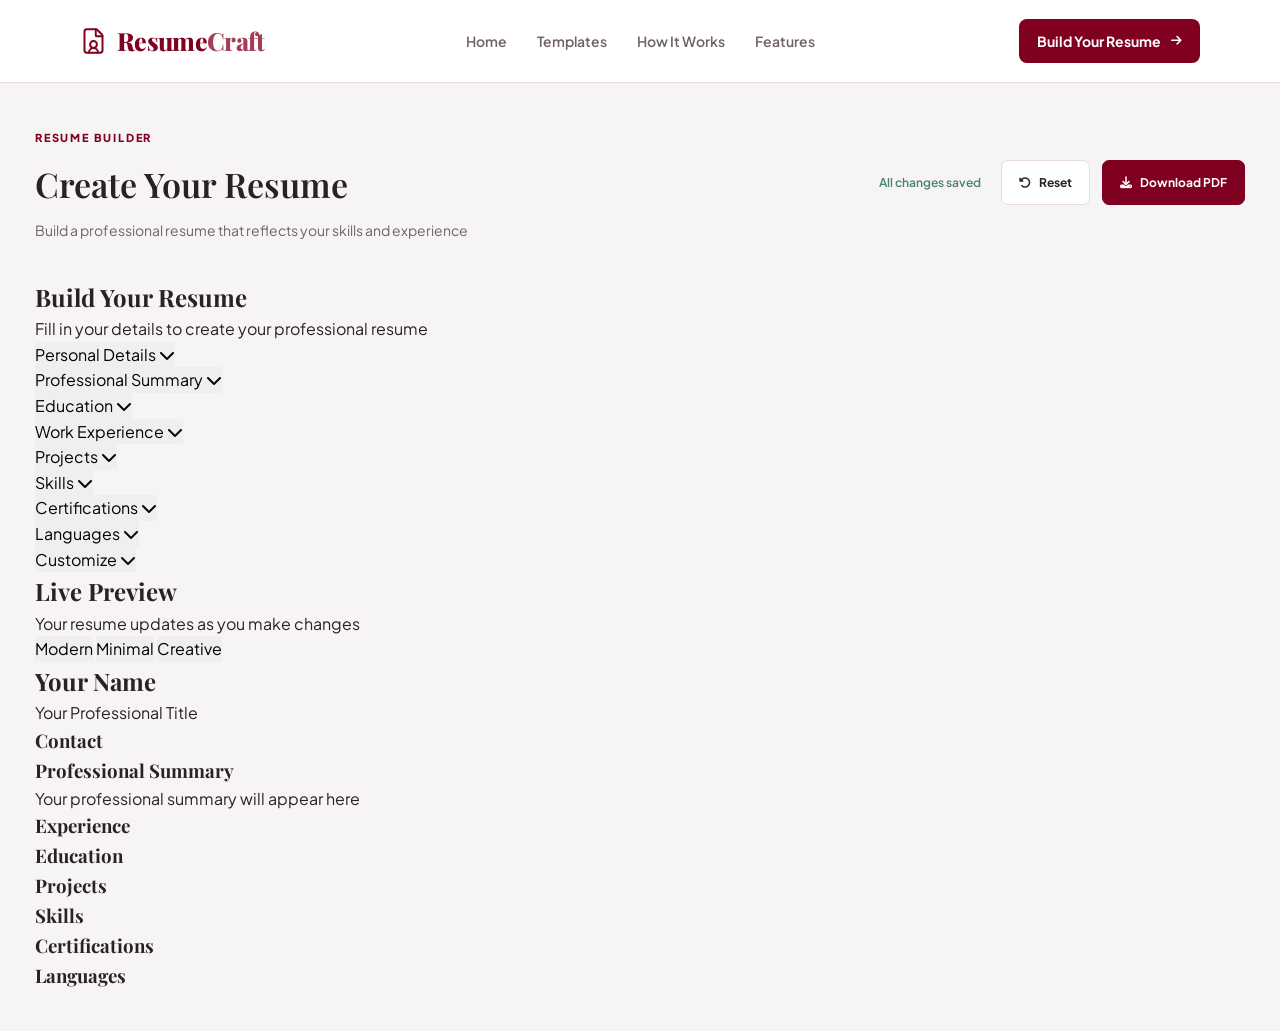
==== builder.html @ b0387656 "Add resume builder HTML structure" ====
<!DOCTYPE html>
<html lang="en">

<head>
    <meta charset="UTF-8">
    <meta name="viewport" content="width=device-width, initial-scale=1.0">
    <title>Resume Builder | ResumeCraft</title>

    <link rel="preconnect" href="https://fonts.googleapis.com">
    <link rel="preconnect" href="https://fonts.gstatic.com" crossorigin>
    <link
        href="https://fonts.googleapis.com/css2?family=Cormorant+Garamond:ital,wght@0,400;0,600;1,600&family=Playfair+Display:wght@400;500;600;700&family=Plus+Jakarta+Sans:wght@400;500;600;700;800&display=swap"
        rel="stylesheet">

    <link rel="stylesheet" href="https://cdnjs.cloudflare.com/ajax/libs/font-awesome/6.7.2/css/all.min.css">

    <link rel="stylesheet" href="css/style.css">
    <link rel="stylesheet" href="css/builder.css">
</head>

<body>
    <header class="site-header">

        <nav class="navbar container" aria-label="Main navigation">

            <a href="index.html" class="logo">
                <img src="icons/file-user.svg" alt="">

                <span class="logo-text">
                    <span class="logo-resume">Resume</span><span class="logo-craft">Craft</span>
                </span>
            </a>

            <ul class="nav-links">
                <li><a href="index.html">Home</a></li>
                <li><a href="templates.html">Templates</a></li>
                <li><a href="index.html#how-it-works">How It Works</a></li>
                <li><a href="index.html#features">Features</a></li>
            </ul>

            <a href="builder.html" class="nav-button">
                Build Your Resume
                <i class="fa-solid fa-arrow-right" aria-hidden="true"></i>
            </a>

            <button class="menu-toggle" type="button" aria-label="Open navigation menu">
                <i class="fa-solid fa-bars" aria-hidden="true"></i>
            </button>

        </nav>

    </header>

    <div class="menu-overlay" hidden></div>

    <aside class="sidebar">

        <div class="sidebar-header">

            <a href="index.html" class="sidebar-logo">
                <img src="icons/file-user.svg" alt="">

                <span class="logo-text">
                    <span class="logo-resume">Resume</span><span class="logo-craft">Craft</span>
                </span>
            </a>

            <button class="menu-close" type="button" aria-label="Close navigation menu">
                <i class="fa-solid fa-xmark" aria-hidden="true"></i>
            </button>

        </div>

        <nav class="sidebar-nav" aria-label="Mobile navigation">

            <a href="index.html">Home</a>
            <a href="templates.html">Templates</a>
            <a href="index.html#how-it-works">How It Works</a>
            <a href="index.html#features">Features</a>

            <a href="builder.html" class="sidebar-button">
                Build Your Resume
                <i class="fa-solid fa-arrow-right" aria-hidden="true"></i>
            </a>

        </nav>

    </aside>



    <main class="builder-page">

        <section class="builder-header">

            <div class="builder-header-content">

                <div class="builder-heading">
                    <span class="builder-label">RESUME BUILDER</span>
                    <h1>Create Your Resume</h1>
                    <p>Build a professional resume that reflects your skills and experience</p>
                </div>

                <div class="builder-actions">

                    <span class="save-status">
                        <i class="fa-solid fa-cloud-check"></i>
                        All changes saved
                    </span>

                    <button class="reset-button" type="button">
                        <i class="fa-solid fa-rotate-left"></i>
                        Reset
                    </button>

                    <button class="download-button" type="button">
                        <i class="fa-solid fa-download"></i>
                        Download PDF
                    </button>

                </div>

            </div>

        </section>
        <section class="builder-workspace">

            <div class="editor-panel">

                <div class="editor-heading">
                    <h2>Build Your Resume</h2>
                    <p>Fill in your details to create your professional resume</p>
                </div>

                <div class="editor-accordions">

                    <div class="editor-accordion active">
                        <button class="accordion-header" type="button">
                            <span>Personal Details</span>
                            <i class="fa-solid fa-chevron-down"></i>
                        </button>

                        <div class="accordion-content">

                        </div>
                    </div>

                    <div class="editor-accordion">
                        <button class="accordion-header" type="button">
                            <span>Professional Summary</span>
                            <i class="fa-solid fa-chevron-down"></i>
                        </button>
                        <div class="accordion-content"></div>
                    </div>

                    <div class="editor-accordion">
                        <button class="accordion-header" type="button">
                            <span>Education</span>
                            <i class="fa-solid fa-chevron-down"></i>
                        </button>
                        <div class="accordion-content"></div>
                    </div>

                    <div class="editor-accordion">
                        <button class="accordion-header" type="button">
                            <span>Work Experience</span>
                            <i class="fa-solid fa-chevron-down"></i>
                        </button>
                        <div class="accordion-content"></div>
                    </div>

                    <div class="editor-accordion">
                        <button class="accordion-header" type="button">
                            <span>Projects</span>
                            <i class="fa-solid fa-chevron-down"></i>
                        </button>
                        <div class="accordion-content"></div>
                    </div>

                    <div class="editor-accordion">
                        <button class="accordion-header" type="button">
                            <span>Skills</span>
                            <i class="fa-solid fa-chevron-down"></i>
                        </button>
                        <div class="accordion-content"></div>
                    </div>

                    <div class="editor-accordion">
                        <button class="accordion-header" type="button">
                            <span>Certifications</span>
                            <i class="fa-solid fa-chevron-down"></i>
                        </button>
                        <div class="accordion-content"></div>
                    </div>

                    <div class="editor-accordion">
                        <button class="accordion-header" type="button">
                            <span>Languages</span>
                            <i class="fa-solid fa-chevron-down"></i>
                        </button>
                        <div class="accordion-content"></div>
                    </div>

                    <div class="editor-accordion">
                        <button class="accordion-header" type="button">
                            <span>Customize</span>
                            <i class="fa-solid fa-chevron-down"></i>
                        </button>
                        <div class="accordion-content"></div>
                    </div>

                </div>

            </div>

            <div class="preview-panel">

                <div class="preview-header">

                    <div class="preview-heading">
                        <h2>Live Preview</h2>
                        <p>Your resume updates as you make changes</p>
                    </div>

                    <div class="template-switcher">
                        <button class="template-button active" data-template="modern" type="button">Modern</button>
                        <button class="template-button" data-template="minimal" type="button">Minimal</button>
                        <button class="template-button" data-template="creative" type="button">Creative</button>
                    </div>

                </div>

                <div class="resume-preview">

                    <div class="resume-paper">

                        <div class="resume-header">

                            <h1 class="resume-name">Your Name</h1>
                            <p class="resume-title">Your Professional Title</p>

                        </div>

                        <div class="resume-content">

                            <section class="resume-section resume-contact">
                                <h3>Contact</h3>
                                <div class="resume-contact-info"></div>
                            </section>

                            <section class="resume-section resume-summary">
                                <h3>Professional Summary</h3>
                                <p>Your professional summary will appear here</p>
                            </section>

                            <section class="resume-section resume-experience">
                                <h3>Experience</h3>
                                <div class="resume-experience-list"></div>
                            </section>

                            <section class="resume-section resume-education">
                                <h3>Education</h3>
                                <div class="resume-education-list"></div>
                            </section>

                            <section class="resume-section resume-projects">
                                <h3>Projects</h3>
                                <div class="resume-project-list"></div>
                            </section>

                            <section class="resume-section resume-skills">
                                <h3>Skills</h3>
                                <div class="resume-skills-list"></div>
                            </section>

                            <section class="resume-section resume-certifications">
                                <h3>Certifications</h3>
                                <div class="resume-certifications-list"></div>
                            </section>

                            <section class="resume-section resume-languages">
                                <h3>Languages</h3>
                                <div class="resume-languages-list"></div>
                            </section>

                        </div>

                    </div>

                </div>

            </div>

        </section>

    </main>


    <script src="js/builder.js"></script>
    <script src="js/script.js"></script>
</body>

</html>
---- css/style.css ----
:root {
  --font-main: "Plus Jakarta Sans", sans-serif;
  --font-heading: "Playfair Display", serif;
  --color-primary: #800020;
  --color-primary-hover: #600018;
  --color-primary-light: #a63d57;
  --color-background: #fffaf7;
  --color-surface: #ffffff;
  --color-text: #292124;
  --color-muted: #6e6266;
  --color-border: #e8dadd;
  --container-width: 1120px;
}

* {
  margin: 0;
  padding: 0;
  box-sizing: border-box;
}

html {
  scroll-behavior: smooth;
  overflow-x: hidden;
}

body {
  min-height: 100vh;
  overflow-x: hidden;
  font-family: var(--font-main);
  font-size: 16px;
  line-height: 1.6;
  color: var(--color-text);
  background-color: var(--color-background);
}

body.menu-open {
  overflow: hidden;
}

button,
input,
textarea,
select {
  font: inherit;
}

button {
  border: none;
}

h1,
h2,
h3,
h4,
h5,
h6 {
  font-family: var(--font-heading);
}

a {
  color: inherit;
  text-decoration: none;
}

img {
  display: block;
  max-width: 100%;
  height: auto;
}

.container {
  width: 92%;
  max-width: var(--container-width);
  margin: 0 auto;
}


.site-header {
  position: relative;
  z-index: 100;
  background-color: var(--color-surface);
  border-bottom: 1px solid var(--color-border);
}

.navbar {
  min-height: 82px;
  display: grid;
  grid-template-columns: 1fr auto 1fr;
  align-items: center;
  gap: 24px;
}

.logo,
.sidebar-logo {
  display: inline-flex;
  align-items: center;
  gap: 10px;
  font-family: var(--font-heading);
  font-size: 25px;
  font-weight: 800;
  letter-spacing: -0.7px;
}

.logo {
  justify-self: start;
}

.logo img,
.sidebar-logo img {
  width: 1.7rem;
}

.logo-text {
  display: inline-flex;
}

.logo-resume {
  color: var(--color-primary);
}

.logo-craft {
  color: var(--color-primary-light);
}

.nav-links {
  display: flex;
  align-items: center;
  justify-content: center;
  gap: 30px;
  list-style: none;
}

.nav-links a {
  position: relative;
  color: var(--color-muted);
  font-size: 14px;
  font-weight: 600;
  transition: color 0.2s ease;
}


.nav-links a {
  position: relative;
}

.nav-links a::after {
  content: "";
  position: absolute;
  left: 0;
  bottom: -7px;
  width: 0%;
  height: 2px;
  background-color: var(--color-primary);
  transition: 0.3s ease;
}

.nav-links a:hover::after,
.nav-links a.active::after {
  width: 100%;
}


.sidebar-nav a.active:not(.sidebar-button) {
  color: var(--color-primary);
  font-weight: 700;
  border-left: 3px solid var(--color-primary);
  padding-left: 12px;
}


.nav-button {
  justify-self: end;
  display: inline-flex;
  align-items: center;
  justify-content: center;
  gap: 10px;
  padding: 11px 18px;
  border-radius: 8px;
  background-color: var(--color-primary);
  color: #ffffff;
  font-size: 14px;
  font-weight: 700;
  transition: background-color 0.2s ease;
}

.nav-button i {
  font-size: 12px;
}

.menu-toggle {
  width: 42px;
  height: 42px;
  display: none;
  align-items: center;
  justify-content: center;
  justify-self: end;
  border: 1px solid var(--color-border);
  border-radius: 8px;
  background-color: var(--color-surface);
  color: var(--color-primary);
  font-size: 19px;
  cursor: pointer;
}

@media (hover: hover) and (pointer: fine) {
  .nav-links a:hover {
    color: var(--color-primary);
  }

  .nav-button:hover {
    background-color: var(--color-primary-hover);
  }

  .menu-toggle:hover {
    background-color: var(--color-background);
  }
}

@media (max-width: 1024px) {
  .navbar {
    min-height: 76px;
    gap: 18px;
  }

  .nav-links {
    gap: 20px;
  }

  .nav-button {
    padding: 10px 15px;
  }
}

@media (max-width: 768px) {
  .navbar {
    min-height: 70px;
    grid-template-columns: 1fr auto;
  }

  .logo {
    font-size: 21px;
  }

  .nav-links,
  .nav-button {
    display: none;
  }

  .menu-toggle {
    display: inline-flex;
  }
}


.menu-overlay {
  position: fixed;
  inset: 0;
  z-index: 1000;
  background-color: rgb(41 33 36 / 45%);
}

.sidebar {
  position: fixed;
  top: 0;
  right: 0;
  z-index: 1001;
  width: min(340px, 88%);
  height: 100dvh;
  display: flex;
  flex-direction: column;
  padding: 24px;
  background-color: var(--color-surface);
  border-left: 1px solid var(--color-border);
  transform: translateX(100%);
  transition: transform 0.25s ease;
}

.sidebar.is-open {
  transform: translateX(0);
}

.sidebar-header {
  display: flex;
  align-items: center;
  justify-content: space-between;
  gap: 16px;
  padding-bottom: 22px;
  border-bottom: 1px solid var(--color-border);
}

.sidebar-logo {
  font-size: 20px;
}

.menu-close {
  width: 42px;
  height: 42px;
  display: inline-flex;
  align-items: center;
  justify-content: center;
  border: 1px solid var(--color-border);
  border-radius: 8px;
  background-color: var(--color-surface);
  color: var(--color-primary);
  font-size: 19px;
  cursor: pointer;
}

.sidebar-nav {
  flex: 1;
  display: flex;
  flex-direction: column;
  padding-top: 25px;
}

.sidebar-nav>a:not(.sidebar-button) {
  min-height: 48px;
  display: flex;
  align-items: center;
  padding: 0 13px;
  margin-bottom: 8px;
  border-radius: 8px;
  color: var(--color-text);
  font-size: 15px;
  font-weight: 600;
  transition:
    color 0.2s ease,
    background-color 0.2s ease;
}

.sidebar-button {
  width: 100%;
  min-height: 50px;
  display: inline-flex;
  align-items: center;
  justify-content: center;
  gap: 10px;
  margin-top: auto;
  padding: 12px 18px;
  border-radius: 8px;
  background-color: var(--color-primary);
  color: #ffffff;
  font-size: 14px;
  font-weight: 700;
  transition: background-color 0.2s ease;
}

.sidebar-button i {
  font-size: 12px;
}

@media (hover: hover) and (pointer: fine) {
  .sidebar-nav>a:not(.sidebar-button):hover {
    color: var(--color-primary);
    background-color: #fff3f5;
  }

  .sidebar-button:hover {
    background-color: var(--color-primary-hover);
  }

  .menu-close:hover {
    background-color: var(--color-background);
  }
}

@media (max-width: 768px) {
  .sidebar {
    width: min(330px, 88%);
    padding: 20px;
  }

  .sidebar-nav {
    padding-top: 24px;
  }

  .sidebar-nav>a:not(.sidebar-button) {
    min-height: 50px;
    margin-bottom: 9px;
    padding: 0 14px;
  }

  .sidebar-button {
    margin-top: auto;
    margin-bottom: 20px;
  }
}



.hero {
  position: relative;
  min-height: calc(100vh - 82px);
  display: flex;
  align-items: center;
  overflow: hidden;
}

.hero-shape {
  position: absolute;
  top: 0;
  right: -70px;
  width: 39%;
  height: 100%;
  background-color: #8c1835;
  clip-path: polygon(32% 0, 100% 0, 100% 100%, 0 100%, 17% 55%);
}

.hero-container {
  position: relative;
  z-index: 2;
  display: grid;
  grid-template-columns: 1.2fr 1fr;
  align-items: center;
  gap: 70px;
  padding-top: 70px;
  padding-bottom: 40px;
}

.hero-content {
  min-width: 0;
  max-width: 570px;
  transform: translateY(-35px);
}

.hero h1 {
  font-family: var(--font-heading);
  font-size: clamp(48px, 5vw, 70px);
  line-height: 1.1;
  letter-spacing: -2px;
}

.hero h1 span {
  font-family: "Cormorant Garamond", serif;
  font-size: 1.12em;
  font-weight: 600;
  font-style: italic;
  color: var(--color-primary);
}

.hero-description {
  max-width: 520px;
  margin-top: 24px;
  color: var(--color-muted);
  font-size: 16px;
  line-height: 1.8;
}

.hero-buttons {
  display: flex;
  align-items: center;
  gap: 14px;
  margin-top: 30px;
}

.primary-button,
.secondary-button {
  min-height: 50px;
  display: inline-flex;
  align-items: center;
  justify-content: center;
  padding: 0 21px;
  border-radius: 8px;
  font-size: 14px;
  font-weight: 700;
}

.primary-button {
  gap: 10px;
  background-color: var(--color-primary);
  color: #ffffff;
  transition: background-color 0.2s ease;
}

.primary-button i {
  font-size: 12px;
}

.secondary-button {
  border: 1px solid var(--color-primary);
  background-color: transparent;
  color: var(--color-primary);
  transition: color 0.2s ease, background-color 0.2s ease;
}

.hero-points {
  display: flex;
  align-items: center;
  gap: 25px;
  margin-top: 27px;
}

.hero-points span {
  display: flex;
  align-items: center;
  gap: 7px;
  color: var(--color-muted);
  font-size: 12px;
  font-weight: 600;
}

.hero-points i {
  color: var(--color-primary);
  font-size: 11px;
}

.hero-visual {
  position: relative;
  min-width: 0;
  min-height: 560px;
  transform: translateY(-10px);
}

.resume-card {
  position: absolute;
  background-color: #ffffff;
  box-shadow: 0 18px 45px rgb(65 31 40 / 16%);
}

.resume-back {
  top: 75px;
  right: 0;
  width: 315px;
  height: 430px;
  padding: 30px;
  transform: rotate(7deg);
}

.back-header {
  padding-bottom: 17px;
  border-bottom: 1px solid #ddd5d8;
}

.back-header h3 {
  color: var(--color-primary);
  font-size: 17px;
  text-transform: uppercase;
}

.back-header p {
  margin-top: 2px;
  color: var(--color-muted);
  font-size: 9px;
}

.back-section {
  margin-top: 23px;
}

.back-section h4 {
  margin-bottom: 10px;
  color: var(--color-text);
  font-size: 10px;
  text-transform: uppercase;
}

.resume-line {
  display: block;
  height: 5px;
  margin-top: 7px;
  border-radius: 10px;
  background-color: #e5dfe1;
}

.line-long {
  width: 100%;
}

.line-medium {
  width: 75%;
}

.line-short {
  width: 48%;
}

.back-skills {
  display: flex;
  gap: 6px;
}

.back-skills span {
  width: 45px;
  height: 15px;
  border-radius: 10px;
  background-color: #f2e3e7;
}

.resume-main.hero-modern {
  top: 10px;
  left: 10px;
  z-index: 2;
  width: 390px;
  height: 530px;
  min-height: 0;
  display: grid;
  grid-template-columns: 35% 65%;
  padding: 0;
  overflow: hidden;
  transform: rotate(-2deg);
  font-family: Arial, sans-serif;
}

.hero-modern-sidebar {
  min-width: 0;
  padding: 28px 13px;
  background-color: #800020;
  color: #ffffff;
}

.hero-modern-avatar {
  width: 58px;
  height: 58px;
  display: flex;
  align-items: center;
  justify-content: center;
  margin: 0 auto 25px;
  border: 2px solid rgb(255 255 255 / 65%);
  border-radius: 50%;
  background-color: #a63d57;
  font-size: 18px;
  font-weight: 700;
}

.hero-modern-group {
  margin-bottom: 22px;
}

.hero-modern-group:last-child {
  margin-bottom: 0;
}

.hero-modern-group h4 {
  margin-bottom: 9px;
  padding-bottom: 6px;
  border-bottom: 1px solid #e8dadd;
  font-size: 10px;
  font-weight: 700;
  text-transform: uppercase;
  letter-spacing: 0.4px;
}

.hero-modern-sidebar .hero-modern-group h4 {
  border-bottom-color: rgb(255 255 255 / 35%);
  color: #ffffff;
}

.hero-modern-group p,
.hero-modern-group li,
.hero-modern-group strong,
.hero-modern-entry span {
  font-size: 7px;
  line-height: 1.65;
}

.hero-modern-sidebar .hero-modern-group p {
  margin-bottom: 5px;
  color: #f4e9ec;
  overflow-wrap: anywhere;
}

.hero-modern-sidebar .hero-modern-group strong {
  display: block;
  margin-bottom: 4px;
  color: #ffffff;
}

.hero-modern-content {
  min-width: 0;
  padding: 30px 18px;
  background-color: #ffffff;
}

.hero-modern-header {
  margin-bottom: 25px;
}

.hero-modern-header h2 {
  color: #292124;
  font-size: 23px;
  line-height: 1.1;
  text-transform: uppercase;
}

.hero-modern-header p {
  margin-top: 6px;
  color: #800020;
  font-size: 9px;
  font-weight: 600;
}

.hero-modern-content .hero-modern-group h4 {
  color: #800020;
}

.hero-modern-content .hero-modern-group p,
.hero-modern-content .hero-modern-group li {
  color: #6e6266;
}

.hero-modern-entry {
  margin-bottom: 13px;
}

.hero-modern-entry:last-child {
  margin-bottom: 0;
}

.hero-modern-entry strong {
  display: block;
  color: #292124;
  font-size: 8px;
}

.hero-modern-entry span {
  display: block;
  margin-top: 3px;
  color: #6e6266;
}

.hero-modern-entry ul {
  margin-top: 6px;
  padding-left: 12px;
}

.hero-modern-entry li {
  margin-bottom: 3px;
}

@media (hover: hover) and (pointer: fine) {
  .primary-button:hover {
    background-color: var(--color-primary-hover);
  }

  .secondary-button:hover {
    background-color: var(--color-primary);
    color: #ffffff;
  }
}

@media (max-width: 1024px) {
  .hero {
    min-height: auto;
  }

  .hero-shape {
    display: none;
  }

  .hero-container {
    grid-template-columns: minmax(0, 1fr);
    gap: 50px;
    padding-top: 60px;
    padding-bottom: 70px;
  }

  .hero-content {
    width: 100%;
    max-width: 620px;
    transform: none;
  }

  .hero h1 {
    max-width: 600px;
    font-size: 56px;
  }

  .hero-description {
    max-width: 540px;
  }

  .hero-visual {
    width: 100%;
    max-width: 620px;
    min-height: 550px;
  }

  .resume-main.hero-modern {
    top: 0;
    left: 20px;
    width: 390px;
    height: 530px;
  }

  .resume-back {
    top: 65px;
    right: 20px;
    width: 315px;
    height: 430px;
    padding: 30px;
  }
}

@media (max-width: 768px) {
  .hero-container {
    gap: 45px;
    padding-top: 50px;
    padding-bottom: 60px;
  }

  .hero-content {
    max-width: 600px;
  }

  .hero h1 {
    max-width: 550px;
    font-size: clamp(40px, 9vw, 52px);
    letter-spacing: -1.5px;
  }

  .hero-description {
    margin-top: 18px;
    font-size: 15px;
  }

  .hero-buttons {
    width: 100%;
    max-width: 330px;
    flex-direction: column;
    align-items: stretch;
    margin-top: 25px;
  }

  .hero-points {
    flex-wrap: wrap;
    gap: 12px 20px;
    margin-top: 23px;
  }

  .hero-visual {
    max-width: 100%;
    min-height: 480px;
    margin-top: 5px;
  }

  .resume-main.hero-modern {
    top: 0;
    left: 50%;
    width: min(340px, 88vw);
    height: 470px;
    transform: translateX(-50%);
  }

  .resume-back {
    display: none;
  }

  .hero-modern-sidebar {
    padding: 23px 11px;
  }

  .hero-modern-avatar {
    width: 49px;
    height: 49px;
    margin-bottom: 21px;
    font-size: 15px;
  }

  .hero-modern-content {
    padding: 25px 14px;
  }

  .hero-modern-header {
    margin-bottom: 22px;
  }

  .hero-modern-header h2 {
    font-size: 19px;
  }

  .hero-modern-group {
    margin-bottom: 17px;
  }

  .hero-modern-group h4 {
    font-size: 9px;
  }

  .hero-modern-group p,
  .hero-modern-group li,
  .hero-modern-group strong,
  .hero-modern-entry span {
    font-size: 6px;
  }
}

@media (max-width: 480px) {
  .hero-container {
    gap: 38px;
    padding-top: 42px;
    padding-bottom: 50px;
  }

  .hero h1 {
    font-size: 40px;
    letter-spacing: -1.2px;
  }

  .hero-description {
    font-size: 14px;
    line-height: 1.7;
  }

  .hero-buttons {
    max-width: none;
    gap: 10px;
  }

  .primary-button,
  .secondary-button {
    min-height: 48px;
    font-size: 13px;
  }

  .hero-points {
    gap: 10px 16px;
    margin-top: 20px;
  }

  .hero-points span {
    font-size: 11px;
  }

  .hero-visual {
    min-height: 445px;
  }

  .resume-main.hero-modern {
    width: min(320px, 88vw);
    height: 440px;
  }

  .hero-modern-sidebar {
    padding: 20px 9px;
  }

  .hero-modern-avatar {
    width: 43px;
    height: 43px;
    margin-bottom: 18px;
    font-size: 13px;
  }

  .hero-modern-content {
    padding: 22px 12px;
  }

  .hero-modern-header h2 {
    font-size: 17px;
  }

  .hero-modern-header p {
    font-size: 7px;
  }

  .hero-modern-group {
    margin-bottom: 15px;
  }

  .hero-modern-group h4 {
    margin-bottom: 6px;
    font-size: 8px;
  }

  .hero-modern-group p,
  .hero-modern-group li,
  .hero-modern-group strong,
  .hero-modern-entry span {
    font-size: 5.5px;
  }

  .hero-modern-entry {
    margin-bottom: 9px;
  }

  .hero-modern-entry strong {
    font-size: 6.5px;
  }

  .hero-modern-entry ul {
    padding-left: 10px;
  }
}

.templates-showcase {
  padding: 110px 0;
  background-color: var(--color-surface);
}

.templates-showcase-container {
  display: grid;
  grid-template-columns: minmax(0, 0.8fr) minmax(500px, 1fr);
  align-items: center;
  gap: 90px;
}

.templates-content {
  min-width: 0;
}

.section-label {
  display: inline-block;
  margin-bottom: 15px;
  color: var(--color-primary);
  font-size: 12px;
  font-weight: 800;
  text-transform: uppercase;
  letter-spacing: 1.4px;
}

.templates-content h2 {
  max-width: 540px;
  font-size: clamp(36px, 4vw, 50px);
  line-height: 1.15;
  letter-spacing: -2px;
}

.templates-content h2 span {
  color: var(--color-primary);
}

.templates-description {
  max-width: 490px;
  margin-top: 20px;
  color: var(--color-muted);
  font-size: 15px;
  line-height: 1.8;
}

.template-options {
  max-width: 500px;
  margin-top: 38px;
  border-top: 1px solid var(--color-border);
}

.template-option {
  min-height: 82px;
  display: grid;
  grid-template-columns: 42px 1fr auto;
  align-items: center;
  gap: 16px;
  padding: 15px 5px;
  border-bottom: 1px solid var(--color-border);
  color: var(--color-text);
  transition: padding 0.2s ease, color 0.2s ease;
}

.template-number {
  color: var(--color-muted);
  font-size: 11px;
  font-weight: 700;
}

.template-option-text {
  display: flex;
  flex-direction: column;
  gap: 4px;
}

.template-option-text strong {
  font-size: 16px;
  font-weight: 700;
}

.template-option-text span {
  color: var(--color-muted);
  font-size: 12px;
}

.template-option>i {
  margin-right: 5px;
  color: var(--color-muted);
  font-size: 11px;
  transition: color 0.2s ease, transform 0.2s ease;
}

.template-option.active {
  color: var(--color-primary);
}

.template-option.active .template-number {
  color: var(--color-primary);
}

.template-option.active>i {
  color: var(--color-primary);
}

.templates-link {
  display: inline-flex;
  align-items: center;
  gap: 9px;
  margin-top: 30px;
  color: var(--color-primary);
  font-size: 13px;
  font-weight: 700;
}

.templates-link i {
  font-size: 10px;
  transition: transform 0.2s ease;
}

.template-preview-area {
  min-width: 0;
  overflow: hidden;
  border: 1px solid var(--color-border);
  border-radius: 12px;
  background-color: #f5f1f2;
}

.template-preview-top {
  min-height: 68px;
  display: flex;
  align-items: center;
  justify-content: space-between;
  gap: 20px;
  padding: 0 22px;
  border-bottom: 1px solid var(--color-border);
  background-color: var(--color-surface);
}

.template-preview-top>div {
  display: flex;
  flex-direction: column;
  gap: 3px;
}

.template-preview-top>div span {
  color: var(--color-muted);
  font-size: 9px;
  font-weight: 700;
  text-transform: uppercase;
  letter-spacing: 0.7px;
}

.template-preview-top strong {
  font-size: 14px;
}

.template-preview-number {
  color: var(--color-muted);
  font-size: 11px;
  font-weight: 600;
}

.template-paper-wrap {
  padding: 34px;
}

.template-paper {
  min-width: 0;
  min-height: 580px;
  background-color: #ffffff;
  box-shadow: 0 5px 18px rgb(54 36 42 / 7%);
  font-family: Arial, sans-serif;
}

.template-paper[hidden] {
  display: none !important;
}

.template-modern-paper {
  display: grid;
  grid-template-columns: 33% 67%;
  padding: 0;
  overflow: hidden;
}

.showcase-modern-sidebar {
  min-width: 0;
  padding: 36px 18px;
  background-color: #800020;
  color: #ffffff;
}

.showcase-modern-avatar {
  width: 70px;
  height: 70px;
  display: flex;
  align-items: center;
  justify-content: center;
  margin: 0 auto 32px;
  border: 2px solid rgb(255 255 255 / 65%);
  border-radius: 50%;
  background-color: #a63d57;
  font-size: 22px;
  font-weight: 700;
}

.showcase-resume-group {
  margin-bottom: 27px;
}

.showcase-resume-group:last-child {
  margin-bottom: 0;
}

.showcase-resume-group h4 {
  margin-bottom: 11px;
  padding-bottom: 7px;
  border-bottom: 1px solid #e8dadd;
  color: #800020;
  font-size: 10px;
  font-weight: 800;
  text-transform: uppercase;
  letter-spacing: 0.6px;
}

.showcase-resume-group p,
.showcase-resume-group li,
.showcase-resume-group strong,
.showcase-resume-entry span {
  font-size: 8px;
  line-height: 1.7;
}

.showcase-resume-group p {
  color: #6e6266;
}

.showcase-modern-sidebar .showcase-resume-group h4,
.showcase-creative-sidebar .showcase-resume-group h4 {
  border-bottom-color: rgb(255 255 255 / 35%);
  color: #ffffff;
}

.showcase-modern-sidebar .showcase-resume-group p,
.showcase-creative-sidebar .showcase-resume-group p {
  margin-bottom: 6px;
  color: #f4e9ec;
  overflow-wrap: anywhere;
}

.showcase-modern-sidebar .showcase-resume-group strong,
.showcase-creative-sidebar .showcase-resume-group strong {
  display: block;
  margin-bottom: 4px;
  color: #ffffff;
}

.showcase-modern-content {
  min-width: 0;
  padding: 39px 26px;
}

.showcase-modern-header {
  margin-bottom: 32px;
}

.showcase-modern-header h3 {
  color: #292124;
  font-size: 28px;
  line-height: 1.1;
  text-transform: uppercase;
}

.showcase-modern-header p {
  margin-top: 7px;
  color: #800020;
  font-size: 11px;
  font-weight: 600;
}

.showcase-resume-entry {
  margin-bottom: 16px;
}

.showcase-resume-entry:last-child {
  margin-bottom: 0;
}

.showcase-resume-entry strong {
  display: block;
  color: #292124;
  font-size: 9px;
}

.showcase-resume-entry span {
  display: block;
  margin-top: 4px;
  color: #6e6266;
}

.showcase-resume-entry ul {
  margin-top: 7px;
  padding-left: 13px;
}

.showcase-resume-entry li {
  margin-bottom: 4px;
  color: #6e6266;
}

.template-minimal-paper {
  padding: 40px 38px;
}

.showcase-minimal-header {
  margin-bottom: 30px;
  padding-bottom: 20px;
  border-bottom: 2px solid #292124;
  text-align: center;
}

.showcase-minimal-header h3 {
  color: #292124;
  font-size: 28px;
  line-height: 1.1;
  text-transform: uppercase;
  letter-spacing: 1px;
}

.showcase-minimal-header>p {
  margin-top: 7px;
  color: #6e6266;
  font-size: 11px;
  font-weight: 600;
}

.showcase-minimal-contact {
  display: flex;
  justify-content: center;
  flex-wrap: wrap;
  gap: 7px 13px;
  margin-top: 15px;
}

.showcase-minimal-contact span {
  color: #6e6266;
  font-size: 8px;
}

.template-minimal-paper .showcase-resume-group h4 {
  padding-bottom: 6px;
  border-bottom: 1px solid #292124;
  color: #292124;
}

.showcase-minimal-entry-heading {
  display: flex;
  align-items: flex-start;
  justify-content: space-between;
  gap: 12px;
}

.showcase-minimal-entry-heading strong {
  font-size: 9px;
}

.showcase-minimal-entry-heading span {
  margin-top: 0;
  white-space: nowrap;
  font-size: 8px;
}

.showcase-minimal-company {
  margin-top: 3px;
  color: #6e6266;
  font-size: 8px;
}

.template-creative-paper {
  padding: 0;
  overflow: hidden;
}

.showcase-creative-header {
  position: relative;
  min-height: 155px;
  display: flex;
  align-items: center;
  padding: 30px;
  overflow: hidden;
  background-color: #244b75;
  color: #ffffff;
}

.showcase-creative-shape {
  position: absolute;
  border-radius: 50%;
  background-color: rgb(255 255 255 / 9%);
}

.showcase-creative-shape-one {
  top: -80px;
  right: -25px;
  width: 230px;
  height: 230px;
}

.showcase-creative-shape-two {
  right: 105px;
  bottom: -85px;
  width: 160px;
  height: 160px;
}

.showcase-creative-profile {
  position: relative;
  z-index: 1;
  display: flex;
  align-items: center;
  gap: 20px;
}

.showcase-creative-avatar {
  width: 74px;
  height: 74px;
  flex-shrink: 0;
  display: flex;
  align-items: center;
  justify-content: center;
  border: 3px solid rgb(255 255 255 / 75%);
  border-radius: 50%;
  background-color: #6387ac;
  color: #ffffff;
  font-size: 22px;
  font-weight: 700;
}

.showcase-creative-profile h3 {
  color: #ffffff;
  font-size: 27px;
  line-height: 1.1;
}

.showcase-creative-profile p {
  margin-top: 7px;
  color: #e2eaf2;
  font-size: 11px;
}

.showcase-creative-body {
  display: grid;
  grid-template-columns: 34% 66%;
}

.showcase-creative-sidebar {
  min-width: 0;
  padding: 30px 17px;
  background-color: #315b85;
  color: #ffffff;
}

.showcase-creative-content {
  min-width: 0;
  padding: 32px 23px;
}

.showcase-creative-content .showcase-resume-group h4 {
  color: #244b75;
}

.showcase-creative-skill {
  margin-bottom: 13px;
}

.showcase-creative-skill>span {
  display: block;
  margin-bottom: 5px;
  color: #ffffff;
  font-size: 8px;
}

.showcase-skill-track {
  height: 5px;
  overflow: hidden;
  border-radius: 10px;
  background-color: rgb(255 255 255 / 25%);
}

.showcase-skill-fill {
  height: 100%;
  border-radius: inherit;
  background-color: #ffffff;
}

.showcase-skill-90 {
  width: 90%;
}

.showcase-skill-85 {
  width: 85%;
}

.showcase-skill-75 {
  width: 75%;
}

@media (hover: hover) and (pointer: fine) {
  .template-option:hover {
    padding-left: 10px;
    color: var(--color-primary);
  }

  .template-option:hover>i {
    color: var(--color-primary);
    transform: translateX(4px);
  }

  .templates-link:hover i {
    transform: translateX(4px);
  }
}

@media (max-width: 1024px) {
  .templates-showcase {
    padding: 90px 0;
  }

  .templates-showcase-container {
    grid-template-columns: minmax(0, 1fr);
    gap: 50px;
  }

  .templates-content {
    max-width: 620px;
  }

  .templates-content h2 {
    max-width: 560px;
    font-size: 40px;
  }

  .templates-description {
    max-width: 520px;
  }

  .template-options {
    max-width: 620px;
  }

  .template-option {
    min-height: 75px;
  }

  .template-preview-area {
    width: 100%;
    max-width: 620px;
  }

  .template-paper-wrap {
    padding: 25px;
  }

  .template-paper {
    min-height: 560px;
  }
}

@media (max-width: 768px) {
  .templates-showcase {
    padding: 75px 0;
  }

  .templates-showcase-container {
    gap: 45px;
  }

  .templates-content h2 {
    font-size: 36px;
    letter-spacing: -1.5px;
  }

  .templates-description {
    margin-top: 17px;
    font-size: 14px;
  }

  .template-options {
    margin-top: 30px;
  }

  .template-option {
    min-height: 72px;
  }

  .templates-link {
    margin-top: 26px;
  }

  .template-preview-top {
    min-height: 62px;
    padding: 0 18px;
  }

  .template-paper-wrap {
    padding: 16px;
  }

  .template-paper {
    min-height: 500px;
  }

  .showcase-modern-sidebar {
    padding: 27px 12px;
  }

  .showcase-modern-avatar {
    width: 55px;
    height: 55px;
    margin-bottom: 25px;
    font-size: 17px;
  }

  .showcase-modern-content {
    padding: 29px 18px;
  }

  .showcase-modern-header h3 {
    font-size: 22px;
  }

  .showcase-resume-group {
    margin-bottom: 22px;
  }

  .showcase-resume-group h4 {
    font-size: 9px;
  }

  .template-minimal-paper {
    padding: 30px 26px;
  }

  .showcase-minimal-header h3 {
    font-size: 24px;
  }

  .showcase-creative-header {
    min-height: 130px;
    padding: 23px;
  }

  .showcase-creative-avatar {
    width: 60px;
    height: 60px;
    font-size: 18px;
  }

  .showcase-creative-profile h3 {
    font-size: 23px;
  }

  .showcase-creative-sidebar {
    padding: 25px 13px;
  }

  .showcase-creative-content {
    padding: 27px 17px;
  }
}

@media (max-width: 480px) {
  .templates-showcase {
    padding: 65px 0;
  }

  .templates-content h2 {
    font-size: 32px;
    letter-spacing: -1.2px;
  }

  .template-option {
    grid-template-columns: 32px 1fr auto;
    gap: 12px;
    padding: 13px 3px;
  }

  .template-option-text strong {
    font-size: 15px;
  }

  .template-option-text span {
    font-size: 11px;
  }

  .template-preview-top {
    min-height: 58px;
    padding: 0 14px;
  }

  .template-paper-wrap {
    padding: 10px;
  }

  .template-paper {
    min-height: 450px;
  }

  .showcase-modern-sidebar {
    padding: 20px 9px;
  }

  .showcase-modern-avatar {
    width: 42px;
    height: 42px;
    margin-bottom: 19px;
    font-size: 13px;
  }

  .showcase-modern-content {
    padding: 22px 12px;
  }

  .showcase-modern-header {
    margin-bottom: 22px;
  }

  .showcase-modern-header h3 {
    font-size: 17px;
  }

  .showcase-modern-header p {
    font-size: 8px;
  }

  .showcase-resume-group {
    margin-bottom: 17px;
  }

  .showcase-resume-group h4 {
    margin-bottom: 7px;
    padding-bottom: 5px;
    font-size: 7px;
  }

  .showcase-resume-group p,
  .showcase-resume-group li,
  .showcase-resume-group strong,
  .showcase-resume-entry span {
    font-size: 6px;
  }

  .showcase-resume-entry {
    margin-bottom: 11px;
  }

  .showcase-resume-entry strong {
    font-size: 7px;
  }

  .showcase-resume-entry ul {
    margin-top: 5px;
    padding-left: 10px;
  }

  .template-minimal-paper {
    padding: 22px 16px;
  }

  .showcase-minimal-header {
    margin-bottom: 22px;
    padding-bottom: 15px;
  }

  .showcase-minimal-header h3 {
    font-size: 19px;
  }

  .showcase-minimal-header>p {
    font-size: 8px;
  }

  .showcase-minimal-contact span {
    font-size: 6px;
  }

  .showcase-minimal-entry-heading strong {
    font-size: 7px;
  }

  .showcase-minimal-entry-heading span,
  .showcase-minimal-company {
    font-size: 6px;
  }

  .showcase-creative-header {
    min-height: 105px;
    padding: 17px;
  }

  .showcase-creative-profile {
    gap: 12px;
  }

  .showcase-creative-avatar {
    width: 45px;
    height: 45px;
    font-size: 14px;
  }

  .showcase-creative-profile h3 {
    font-size: 17px;
  }

  .showcase-creative-profile p {
    font-size: 8px;
  }

  .showcase-creative-sidebar {
    padding: 20px 9px;
  }

  .showcase-creative-content {
    padding: 22px 11px;
  }

  .showcase-creative-skill {
    margin-bottom: 10px;
  }

  .showcase-creative-skill>span {
    font-size: 6px;
  }

  .showcase-skill-track {
    height: 4px;
  }
}



.how-it-works {
  padding: 115px 0;
  background-color: var(--color-background);
}

.how-heading {
  max-width: 700px;
  margin-bottom: 70px;
}

.how-heading h2 {
  max-width: 650px;
  font-size: clamp(38px, 4vw, 50px);
  line-height: 1.15;
  letter-spacing: -2px;
}

.how-heading h2 span {
  color: var(--color-primary);
}

.how-heading>p {
  max-width: 530px;
  margin-top: 19px;
  color: var(--color-muted);
  font-size: 15px;
  line-height: 1.8;
}

.resume-flow {
  display: grid;
  grid-template-columns: minmax(0, 0.75fr) 170px minmax(380px, 1fr);
  align-items: center;
  gap: 45px;
}

.flow-label {
  display: block;
  margin-bottom: 22px;
  color: var(--color-muted);
  font-size: 10px;
  font-weight: 800;
  text-transform: uppercase;
  letter-spacing: 1.2px;
}

.detail-list {
  border-top: 1px solid var(--color-border);
}

.detail-item {
  min-height: 67px;
  display: grid;
  grid-template-columns: 105px 1fr;
  align-items: center;
  gap: 20px;
  border-bottom: 1px solid var(--color-border);
}

.detail-item>span {
  color: var(--color-muted);
  font-size: 11px;
}

.detail-item strong {
  overflow: hidden;
  color: var(--color-text);
  font-size: 12px;
  font-weight: 700;
  text-overflow: ellipsis;
  white-space: nowrap;
}

.flow-middle {
  padding-top: 32px;
}

.flow-brand {
  display: flex;
  align-items: center;
  justify-content: center;
  gap: 8px;
  color: var(--color-primary);
  font-size: 11px;
  font-weight: 800;
}

.flow-brand i {
  font-size: 12px;
}

.flow-arrow {
  display: flex;
  align-items: center;
  margin: 22px 0 17px;
}

.flow-arrow span {
  width: 100%;
  height: 1px;
  background-color: var(--color-primary);
}

.flow-arrow i {
  margin-left: -2px;
  color: var(--color-primary);
  font-size: 11px;
}

.flow-process {
  display: flex;
  align-items: center;
  justify-content: center;
  gap: 6px;
  color: var(--color-muted);
  font-size: 8px;
  font-weight: 700;
}

.flow-process>span {
  width: 3px;
  height: 3px;
  border-radius: 50%;
  background-color: var(--color-primary-light);
}

.finished-resume {
  min-width: 0;
}

.finished-document {
  padding: 32px;
  background-color: var(--color-surface);
  border: 1px solid var(--color-border);
  box-shadow: 0 10px 30px rgb(54 36 42 / 6%);
}

.finished-header {
  display: flex;
  align-items: flex-start;
  justify-content: space-between;
  gap: 20px;
  padding-bottom: 16px;
  border-bottom: 2px solid var(--color-primary);
}

.finished-header h3 {
  font-size: 18px;
  line-height: 1.1;
  letter-spacing: -0.5px;
  text-transform: uppercase;
}

.finished-header h3 span {
  color: var(--color-primary);
}

.finished-header p {
  margin-top: 4px;
  color: var(--color-muted);
  font-size: 7px;
  font-weight: 600;
}

.finished-contact {
  display: flex;
  flex-direction: column;
  align-items: flex-end;
  gap: 4px;
  color: var(--color-muted);
  font-size: 6px;
}

.finished-body {
  padding-top: 5px;
}

.finished-section {
  padding: 12px 0;
  border-bottom: 1px solid #ece7e8;
}

.finished-section:last-child {
  border-bottom: 0;
  padding-bottom: 0;
}

.finished-section h4 {
  margin-bottom: 7px;
  color: var(--color-primary);
  font-size: 7px;
  font-weight: 800;
  text-transform: uppercase;
  letter-spacing: 0.6px;
}

.finished-section p {
  max-width: 330px;
  color: var(--color-muted);
  font-size: 6px;
  line-height: 1.6;
}

.finished-entry {
  display: flex;
  align-items: flex-start;
  justify-content: space-between;
  gap: 15px;
}

.finished-entry>div {
  display: flex;
  flex-direction: column;
  gap: 3px;
}

.finished-entry strong {
  font-size: 7px;
}

.finished-entry span,
.finished-entry small {
  color: var(--color-muted);
  font-size: 6px;
}

.finished-skills {
  display: flex;
  flex-wrap: wrap;
  gap: 5px;
}

.finished-skills span {
  padding: 4px 7px;
  border-radius: 3px;
  background-color: #f8ecef;
  color: var(--color-primary);
  font-size: 6px;
  font-weight: 700;
}

.how-bottom {
  display: flex;
  align-items: center;
  gap: 28px;
  margin-top: 55px;
  padding-top: 25px;
  border-top: 1px solid var(--color-border);
}

.how-bottom p {
  color: var(--color-muted);
  font-size: 12px;
  font-weight: 600;
}

.how-bottom a {
  display: inline-flex;
  align-items: center;
  gap: 8px;
  color: var(--color-primary);
  font-size: 12px;
  font-weight: 700;
  white-space: nowrap;
}

.how-bottom a i {
  font-size: 9px;
  transition: transform 0.2s ease;
}

@media (hover: hover) and (pointer: fine) {
  .how-bottom a:hover i {
    transform: translateX(4px);
  }
}

@media (max-width: 1024px) {
  .how-it-works {
    padding: 95px 0;
  }

  .how-heading {
    margin-bottom: 60px;
  }

  .resume-flow {
    grid-template-columns: minmax(0, 0.8fr) 110px minmax(340px, 1fr);
    gap: 30px;
  }

  .detail-item {
    grid-template-columns: 85px 1fr;
    gap: 15px;
  }

  .finished-document {
    padding: 26px;
  }
}

@media (max-width: 850px) {
  .resume-flow {
    grid-template-columns: 1fr;
    gap: 35px;
  }

  .raw-details {
    max-width: 620px;
  }

  .flow-middle {
    width: 100%;
    max-width: 620px;
    display: grid;
    grid-template-columns: auto 1fr;
    align-items: center;
    gap: 20px;
    padding-top: 0;
  }

  .flow-brand {
    justify-content: flex-start;
  }

  .flow-arrow {
    margin: 0;
  }

  .flow-process {
    grid-column: 1 / -1;
    justify-content: flex-start;
    margin-top: -7px;
  }

  .finished-resume {
    width: 100%;
    max-width: 620px;
  }

  .finished-document {
    min-height: 380px;
  }
}

@media (max-width: 768px) {
  .how-it-works {
    padding: 75px 0;
  }

  .how-heading {
    margin-bottom: 48px;
  }

  .how-heading h2 {
    font-size: 36px;
    letter-spacing: -1.5px;
  }

  .how-heading>p {
    margin-top: 16px;
    font-size: 14px;
  }

  .detail-item {
    min-height: 62px;
  }

  .how-bottom {
    align-items: flex-start;
    flex-direction: column;
    gap: 17px;
    margin-top: 45px;
  }
}

@media (max-width: 480px) {
  .detail-item {
    grid-template-columns: 80px minmax(0, 1fr);
    gap: 12px;
  }

  .detail-item>span {
    font-size: 10px;
  }

  .detail-item strong {
    font-size: 11px;
  }

  .flow-middle {
    grid-template-columns: 1fr;
    gap: 14px;
  }

  .flow-arrow {
    width: 100%;
  }

  .flow-process {
    grid-column: auto;
    margin-top: 0;
  }

  .finished-document {
    min-height: auto;
    padding: 22px 18px;
  }

  .finished-header {
    gap: 12px;
  }

  .finished-header h3 {
    font-size: 15px;
  }

  .finished-contact {
    font-size: 5px;
  }
}

.features {
  padding: 115px 0;
  background-color: var(--color-surface);
}

.features-container {
  display: grid;
  grid-template-columns: minmax(0, 0.75fr) minmax(500px, 1fr);
  align-items: start;
  gap: 100px;
}

.features-intro {
  position: sticky;
  top: 50px;
}

.features-intro h2 {
  max-width: 520px;
  font-size: clamp(38px, 4vw, 50px);
  line-height: 1.15;
  letter-spacing: -2px;
}

.features-intro h2 span {
  color: var(--color-primary);
}

.features-intro>p {
  max-width: 440px;
  margin-top: 20px;
  color: var(--color-muted);
  font-size: 15px;
  line-height: 1.8;
}

.features-list {
  display: grid;
  grid-template-columns: repeat(2, minmax(0, 1fr));
  border-top: 1px solid var(--color-border);
  border-left: 1px solid var(--color-border);
}

.feature-item {
  min-height: 260px;
  padding: 30px;
  border-right: 1px solid var(--color-border);
  border-bottom: 1px solid var(--color-border);
}

.feature-top {
  display: flex;
  align-items: center;
  justify-content: space-between;
  gap: 20px;
  margin-bottom: 50px;
}

.feature-number {
  color: var(--color-muted);
  font-size: 10px;
  font-weight: 700;
}

.feature-icon {
  width: 36px;
  height: 36px;
  display: inline-flex;
  align-items: center;
  justify-content: center;
  border-radius: 50%;
  background-color: #f8ecef;
  color: var(--color-primary);
  font-size: 13px;
}

.feature-item h3 {
  margin-bottom: 10px;
  font-size: 17px;
  font-weight: 700;
  letter-spacing: -0.3px;
}

.feature-item p {
  color: var(--color-muted);
  font-size: 12px;
  line-height: 1.75;
}

@media (hover: hover) and (pointer: fine) {
  .feature-item {
    transition: background-color 0.2s ease;
  }

  .feature-item:hover {
    background-color: #fffaf9;
  }
}

@media (max-width: 1024px) {
  .features {
    padding: 95px 0;
  }

  .features-container {
    grid-template-columns: minmax(0, 0.7fr) minmax(430px, 1fr);
    gap: 55px;
  }

  .features-intro h2 {
    font-size: 40px;
  }

  .feature-item {
    min-height: 245px;
    padding: 25px;
  }

  .feature-top {
    margin-bottom: 42px;
  }
}

@media (max-width: 850px) {
  .features-container {
    grid-template-columns: 1fr;
    gap: 45px;
  }

  .features-intro {
    position: static;
    max-width: 620px;
  }

  .features-list {
    width: 100%;
  }
}

@media (max-width: 768px) {
  .features {
    padding: 75px 0;
  }

  .features-intro h2 {
    font-size: 36px;
    letter-spacing: -1.5px;
  }

  .features-intro>p {
    margin-top: 16px;
    font-size: 14px;
  }

  .feature-item {
    min-height: 230px;
    padding: 23px;
  }
}

@media (max-width: 480px) {
  .features-list {
    grid-template-columns: 1fr;
  }

  .feature-item {
    min-height: auto;
    padding: 25px 20px;
  }

  .feature-top {
    margin-bottom: 35px;
  }
}


.final-cta {
  padding: 110px 0 120px;
  background-color: var(--color-background);
}

.cta-top {
  display: grid;
  grid-template-columns: minmax(0, 1.1fr) minmax(0, 0.7fr);
  align-items: end;
  gap: 100px;
  padding-bottom: 75px;
}

.cta-heading-top {
  display: flex;
  align-items: center;
  justify-content: space-between;
  gap: 20px;
  max-width: 570px;
  margin-bottom: 22px;
}

.cta-heading-top .section-label {
  margin-bottom: 0;
}

.cta-index {
  color: var(--color-muted);
  font-size: 11px;
  font-weight: 600;
}

.cta-heading h2 {
  max-width: 650px;
  font-size: clamp(42px, 5vw, 64px);
  line-height: 1.12;
  letter-spacing: -2.5px;
}

.cta-heading h2 span {
  display: block;
  color: var(--color-primary);
}

.cta-heading-line {
  width: 65px;
  height: 3px;
  margin-top: 30px;
  background-color: var(--color-primary);
}

.cta-content {
  max-width: 390px;
  padding-bottom: 5px;
}

.cta-content p {
  color: var(--color-muted);
  font-size: 15px;
  line-height: 1.8;
}

.cta-button {
  min-height: 54px;
  display: inline-flex;
  align-items: center;
  justify-content: space-between;
  gap: 35px;
  margin-top: 27px;
  padding: 6px 7px 6px 22px;
  border-radius: 8px;
  background-color: var(--color-primary);
  color: #ffffff;
  font-size: 13px;
  font-weight: 700;
  transition: background-color 0.2s ease;
}

.cta-button-icon {
  width: 40px;
  height: 40px;
  display: inline-flex;
  align-items: center;
  justify-content: center;
  border-radius: 6px;
  background-color: rgb(255 255 255 / 16%);
  font-size: 12px;
  transition: transform 0.2s ease;
}

.cta-note {
  display: block;
  margin-top: 13px;
  color: var(--color-muted);
  font-size: 11px;
}

.cta-steps {
  display: grid;
  grid-template-columns: repeat(3, minmax(0, 1fr));
  border-top: 1px solid var(--color-border);
  border-bottom: 1px solid var(--color-border);
}

.cta-step {
  min-height: 95px;
  display: flex;
  align-items: center;
  gap: 15px;
  padding: 20px 25px;
}

.cta-step:not(:last-child) {
  border-right: 1px solid var(--color-border);
}

.cta-step-number {
  color: var(--color-primary);
  font-size: 11px;
  font-weight: 800;
}

.cta-step>span:nth-child(2) {
  color: var(--color-text);
  font-size: 13px;
  font-weight: 700;
}

@media (hover: hover) and (pointer: fine) {
  .cta-button:hover {
    background-color: var(--color-primary-hover);
  }

  .cta-button:hover .cta-button-icon {
    transform: translate(2px, -2px);
  }
}

@media (max-width: 1024px) {
  .final-cta {
    padding: 90px 0 80px;
  }

  .cta-top {
    gap: 55px;
    padding-bottom: 60px;
  }

  .cta-heading h2 {
    font-size: 52px;
  }

  .cta-step {
    padding: 20px 18px;
    gap: 12px;
  }
}

@media (max-width: 768px) {
  .final-cta {
    padding: 75px 0 65px;
  }

  .cta-top {
    grid-template-columns: 1fr;
    gap: 35px;
    padding-bottom: 50px;
  }

  .cta-heading h2 {
    font-size: 45px;
    letter-spacing: -2px;
  }

  .cta-content {
    max-width: 480px;
  }

  .cta-content p {
    font-size: 14px;
  }

  .cta-step {
    min-height: 85px;
    padding: 15px 12px;
    gap: 8px;
  }

  .cta-step>span:nth-child(2) {
    font-size: 11px;
  }

  .cta-step-number {
    font-size: 10px;
  }

  .cta-step i {
    font-size: 10px;
  }
}

@media (max-width: 480px) {
  .final-cta {
    padding: 65px 0 55px;
  }

  .cta-heading-top {
    gap: 12px;
    margin-bottom: 18px;
  }

  .cta-index {
    font-size: 10px;
  }

  .cta-heading h2 {
    font-size: 37px;
    letter-spacing: -1.5px;
  }

  .cta-heading-line {
    margin-top: 24px;
  }

  .cta-top {
    gap: 28px;
    padding-bottom: 40px;
  }

  .cta-content p {
    font-size: 13px;
  }

  .cta-button {
    width: 100%;
    margin-top: 23px;
  }

  .cta-steps {
    grid-template-columns: 1fr;
  }

  .cta-step {
    min-height: 65px;
    padding: 15px 10px;
    gap: 15px;
  }

  .cta-step:not(:last-child) {
    border-right: none;
    border-bottom: 1px solid var(--color-border);
  }

  .cta-step>span:nth-child(2) {
    font-size: 12px;
  }
}


.footer {
  padding: 85px 0 25px;
  background-color: #24191e;
  color: #ffffff;
}

.footer-main {
  display: flex;
  align-items: flex-start;
  justify-content: space-between;
  gap: 65px;
  padding-bottom: 75px;
}

.footer-about {
  max-width: 310px;
}

.footer-logo {
  display: inline-flex;
  align-items: center;
  gap: 10px;
  color: #ffffff;
  font-size: 23px;
  font-weight: 800;
  letter-spacing: -1px;
}

.footer-logo>i {
  color: #d58a9e;
  font-size: 24px;
}

.footer-logo>span>span {
  color: #d58a9e;
}

.footer-about p {
  max-width: 300px;
  margin-top: 20px;
  color: #c4b6bc;
  font-size: 13px;
  line-height: 1.9;
}

.footer-button {
  min-height: 43px;
  display: inline-flex;
  align-items: center;
  justify-content: center;
  gap: 12px;
  margin-top: 25px;
  padding: 0 17px;
  border: 1px solid #76535f;
  border-radius: 7px;
  color: #ffffff;
  font-size: 12px;
  font-weight: 700;
  transition:
    background-color 0.2s ease,
    border-color 0.2s ease;
}

.footer-button i {
  font-size: 10px;
}

.footer-navigation {
  display: flex;
  align-items: flex-start;
  gap: 65px;
}

.footer-links {
  display: flex;
  flex-direction: column;
  align-items: flex-start;
  gap: 15px;
}

.footer-links h3 {
  margin-bottom: 9px;
  color: #ffffff;
  font-size: 13px;
  font-weight: 800;
}

.footer-links a {
  color: #c4b6bc;
  font-size: 12px;
  transition: color 0.2s ease;
}

.footer-bottom {
  display: flex;
  align-items: center;
  justify-content: space-between;
  gap: 20px;
  padding-top: 25px;
  border-top: 1px solid #49363e;
}

.footer-links a.active {
  color: #ffffff;
  text-decoration: underline;
  text-decoration-color: #d58a9e;
  text-underline-offset: 7px;
  text-decoration-thickness: 2px;
}

.footer-bottom p,
.footer-bottom span {
  color: #b5a5ac;
  font-size: 11px;
}

.footer-top {
  display: inline-flex;
  align-items: center;
  gap: 8px;
  color: #d58a9e;
  font-size: 11px;
  font-weight: 600;
  transition: color 0.2s ease;
}

.footer-top i {
  font-size: 10px;
}

@media (hover: hover) and (pointer: fine) {
  .footer-button:hover {
    background-color: #38252e;
    border-color: #d58a9e;
  }

  .footer-links a:hover,
  .footer-top:hover {
    color: #ffffff;
  }
}

@media (max-width: 1024px) {
  .footer {
    padding-top: 70px;
  }

  .footer-main {
    flex-direction: column;
    gap: 45px;
    padding-bottom: 60px;
  }

  .footer-about {
    max-width: 450px;
  }

  .footer-navigation {
    width: 100%;
    gap: 75px;
  }
}

@media (max-width: 768px) {
  .footer {
    padding: 60px 0 25px;
  }

  .footer-main {
    gap: 40px;
    padding-bottom: 50px;
  }

  .footer-navigation {
    gap: 45px;
  }

  .footer-links {
    gap: 13px;
  }

  .footer-bottom {
    flex-wrap: wrap;
  }
}

@media (max-width: 480px) {
  .footer {
    padding: 50px 0 25px;
  }

  .footer-main {
    gap: 40px;
    padding-bottom: 40px;
  }

  .footer-logo {
    font-size: 21px;
  }

  .footer-logo>i {
    font-size: 22px;
  }

  .footer-about p {
    margin-top: 16px;
    font-size: 12px;
  }

  .footer-button {
    margin-top: 22px;
  }

  .footer-navigation {
    display: grid;
    grid-template-columns: repeat(2, minmax(0, 1fr));
    gap: 35px 20px;
  }

  .footer-links h3 {
    font-size: 12px;
  }

  .footer-links a {
    font-size: 11px;
  }

  .footer-bottom {
    flex-direction: column;
    align-items: flex-start;
    gap: 12px;
    padding-top: 20px;
  }

  .footer-bottom p,
  .footer-bottom span,
  .footer-top {
    font-size: 10px;
  }
}
---- css/builder.css ----
.builder-page {
    min-height: 100vh;
    background-color: #f7f4f5;
}


.builder-page {
    max-width: 1440px;
    margin: 0 auto;
    padding: 40px 35px;
}

.builder-header {
    margin-bottom: 35px;
}

.builder-header-content {
    display: flex;
    align-items: center;
    justify-content: space-between;
    gap: 25px;
}

.builder-label {
    display: inline-block;
    color: var(--color-primary);
    font-size: 11px;
    font-weight: 800;
    letter-spacing: 1.8px;
    margin-bottom: 10px;
}

.builder-heading h1 {
    font-family: var(--font-heading);
    font-size: 34px;
    font-weight: 600;
    color: var(--color-text);
    margin-bottom: 8px;
}

.builder-heading p {
    color: var(--color-muted);
    font-size: 14px;
    line-height: 1.7;
}

.builder-actions {
    display: flex;
    align-items: center;
    gap: 12px;
}

.save-status {
    display: flex;
    align-items: center;
    gap: 7px;
    color: #47866a;
    font-size: 12px;
    font-weight: 600;
    margin-right: 8px;
}

.reset-button,
.download-button {
    display: flex;
    align-items: center;
    justify-content: center;
    gap: 8px;
    padding: 12px 17px;
    border-radius: 7px;
    font-family: var(--font-main);
    font-size: 12px;
    font-weight: 700;
    cursor: pointer;
}

.reset-button {
    background: var(--color-surface);
    color: var(--color-text);
    border: 1px solid var(--color-border);
}

.download-button {
    background: var(--color-primary);
    color: #fff;
    border: 1px solid var(--color-primary);
}

@media (hover: hover) and (pointer: fine) {
    .reset-button:hover {
        background: var(--color-background);
    }

    .download-button:hover {
        background: var(--color-primary-hover);
        border-color: var(--color-primary-hover);
    }
}

@media (max-width: 1024px) {
    .builder-page {
        padding: 35px 25px;
    }

    .builder-header-content {
        align-items: flex-start;
        flex-direction: column;
    }
}

@media (max-width: 768px) {
    .builder-page {
        padding: 30px 20px;
    }

    .builder-header {
        margin-bottom: 28px;
    }

    .builder-heading h1 {
        font-size: 30px;
    }

    .builder-actions {
        flex-wrap: wrap;
    }
}

@media (max-width: 480px) {
    .builder-page {
        padding: 25px 16px;
    }

    .builder-heading h1 {
        font-size: 27px;
    }

    .builder-heading p {
        font-size: 13px;
    }

    .builder-actions {
        width: 100%;
        gap: 9px;
    }

    .save-status {
        width: 100%;
        margin-bottom: 5px;
    }

    .reset-button,
    .download-button {
        flex: 1;
        padding: 12px 9px;
        font-size: 11px;
    }
}
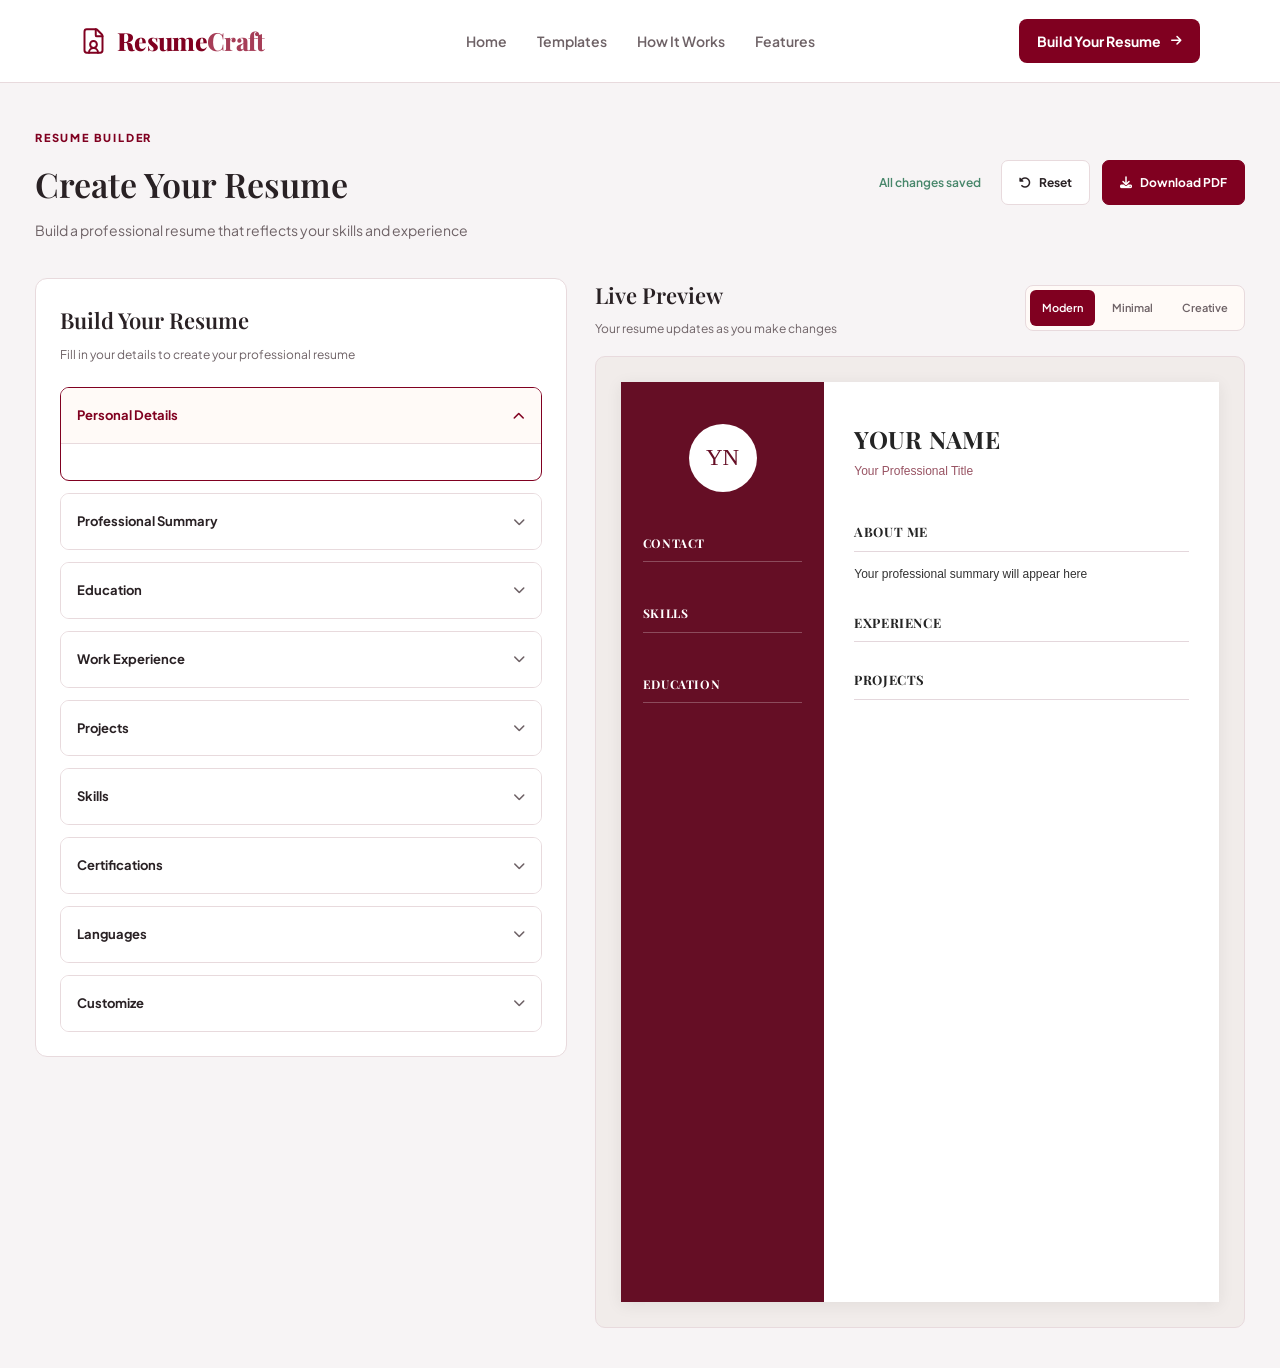
==== commit 95f38390: "Complete ResumeCraft builder templates styling" ====
--- a/builder.html
+++ b/builder.html
@@ -19,6 +19,7 @@
 </head>
 
 <body>
+
     <header class="site-header">
 
         <nav class="navbar container" aria-label="Main navigation">
@@ -87,8 +88,6 @@
 
     </aside>
 
-
-
     <main class="builder-page">
 
         <section class="builder-header">
@@ -123,6 +122,7 @@
             </div>
 
         </section>
+
         <section class="builder-workspace">
 
             <div class="editor-panel">
@@ -150,6 +150,7 @@
                             <span>Professional Summary</span>
                             <i class="fa-solid fa-chevron-down"></i>
                         </button>
+
                         <div class="accordion-content"></div>
                     </div>
 
@@ -158,6 +159,7 @@
                             <span>Education</span>
                             <i class="fa-solid fa-chevron-down"></i>
                         </button>
+
                         <div class="accordion-content"></div>
                     </div>
 
@@ -166,6 +168,7 @@
                             <span>Work Experience</span>
                             <i class="fa-solid fa-chevron-down"></i>
                         </button>
+
                         <div class="accordion-content"></div>
                     </div>
 
@@ -174,6 +177,7 @@
                             <span>Projects</span>
                             <i class="fa-solid fa-chevron-down"></i>
                         </button>
+
                         <div class="accordion-content"></div>
                     </div>
 
@@ -182,6 +186,7 @@
                             <span>Skills</span>
                             <i class="fa-solid fa-chevron-down"></i>
                         </button>
+
                         <div class="accordion-content"></div>
                     </div>
 
@@ -190,6 +195,7 @@
                             <span>Certifications</span>
                             <i class="fa-solid fa-chevron-down"></i>
                         </button>
+
                         <div class="accordion-content"></div>
                     </div>
 
@@ -198,6 +204,7 @@
                             <span>Languages</span>
                             <i class="fa-solid fa-chevron-down"></i>
                         </button>
+
                         <div class="accordion-content"></div>
                     </div>
 
@@ -206,6 +213,7 @@
                             <span>Customize</span>
                             <i class="fa-solid fa-chevron-down"></i>
                         </button>
+
                         <div class="accordion-content"></div>
                     </div>
 
@@ -232,57 +240,176 @@
 
                 <div class="resume-preview">
 
-                    <div class="resume-paper">
-
-                        <div class="resume-header">
-
-                            <h1 class="resume-name">Your Name</h1>
-                            <p class="resume-title">Your Professional Title</p>
+                    <div class="resume-paper modern-resume">
+
+                        <aside class="modern-sidebar">
+
+                            <div class="modern-avatar">YN</div>
+
+                            <section class="resume-group resume-contact">
+                                <h4>Contact</h4>
+                                <div class="resume-contact-info"></div>
+                            </section>
+
+                            <section class="resume-group resume-skills">
+                                <h4>Skills</h4>
+                                <div class="resume-skills-list"></div>
+                            </section>
+
+                            <section class="resume-group resume-education">
+                                <h4>Education</h4>
+                                <div class="resume-education-list"></div>
+                            </section>
+
+                        </aside>
+
+                        <div class="modern-content">
+
+                            <header class="modern-header">
+                                <h3 class="resume-name">Your Name</h3>
+                                <p class="resume-title">Your Professional Title</p>
+                            </header>
+
+                            <section class="resume-group resume-summary">
+                                <h4>About Me</h4>
+                                <p>Your professional summary will appear here</p>
+                            </section>
+
+                            <section class="resume-group resume-experience">
+                                <h4>Experience</h4>
+                                <div class="resume-experience-list"></div>
+                            </section>
+
+                            <section class="resume-group resume-projects">
+                                <h4>Projects</h4>
+                                <div class="resume-project-list"></div>
+                            </section>
 
                         </div>
 
-                        <div class="resume-content">
-
-                            <section class="resume-section resume-contact">
-                                <h3>Contact</h3>
+                    </div>
+
+                </div>
+
+                <div class="resume-paper minimal-resume">
+
+                    <header class="minimal-header">
+
+                        <h3 class="resume-name">Your Name</h3>
+                        <p class="resume-title">Your Professional Title</p>
+
+                        <div class="minimal-contact">
+                            <div class="resume-contact-info"></div>
+                        </div>
+
+                    </header>
+
+                    <section class="resume-group minimal-summary">
+                        <h4>Professional Summary</h4>
+                        <p>Your professional summary will appear here</p>
+                    </section>
+
+                    <section class="resume-group minimal-experience">
+                        <h4>Experience</h4>
+                        <div class="resume-experience-list"></div>
+                    </section>
+
+                    <section class="resume-group minimal-education">
+                        <h4>Education</h4>
+                        <div class="resume-education-list"></div>
+                    </section>
+
+                    <section class="resume-group minimal-skills">
+                        <h4>Skills</h4>
+                        <div class="resume-skills-list"></div>
+                    </section>
+
+                    <section class="resume-group minimal-projects">
+                        <h4>Projects</h4>
+                        <div class="resume-project-list"></div>
+                    </section>
+
+                    <section class="resume-group minimal-certifications">
+                        <h4>Certifications</h4>
+                        <div class="resume-certifications-list"></div>
+                    </section>
+
+                    <section class="resume-group minimal-languages">
+                        <h4>Languages</h4>
+                        <div class="resume-languages-list"></div>
+                    </section>
+
+                </div>
+
+
+                <div class="resume-paper creative-resume">
+
+                    <header class="creative-header">
+
+                        <div class="creative-shape creative-shape-one"></div>
+                        <div class="creative-shape creative-shape-two"></div>
+
+                        <div class="creative-profile">
+
+                            <div class="creative-avatar">YN</div>
+
+                            <div>
+                                <h3 class="resume-name">Your Name</h3>
+                                <p class="resume-title">Your Professional Title</p>
+                            </div>
+
+                        </div>
+
+                    </header>
+
+                    <div class="creative-body">
+
+                        <aside class="creative-sidebar">
+
+                            <section class="resume-group creative-contact">
+                                <h4>Contact</h4>
                                 <div class="resume-contact-info"></div>
                             </section>
 
-                            <section class="resume-section resume-summary">
-                                <h3>Professional Summary</h3>
+                            <section class="resume-group creative-skills">
+                                <h4>Skills</h4>
+                                <div class="resume-skills-list"></div>
+                            </section>
+
+                            <section class="resume-group creative-education">
+                                <h4>Education</h4>
+                                <div class="resume-education-list"></div>
+                            </section>
+
+                            <section class="resume-group creative-certifications">
+                                <h4>Certifications</h4>
+                                <div class="resume-certifications-list"></div>
+                            </section>
+
+                            <section class="resume-group creative-languages">
+                                <h4>Languages</h4>
+                                <div class="resume-languages-list"></div>
+                            </section>
+
+                        </aside>
+
+                        <div class="creative-content">
+
+                            <section class="resume-group creative-summary">
+                                <h4>About Me</h4>
                                 <p>Your professional summary will appear here</p>
                             </section>
 
-                            <section class="resume-section resume-experience">
-                                <h3>Experience</h3>
+                            <section class="resume-group creative-experience">
+                                <h4>Experience</h4>
                                 <div class="resume-experience-list"></div>
                             </section>
 
-                            <section class="resume-section resume-education">
-                                <h3>Education</h3>
-                                <div class="resume-education-list"></div>
-                            </section>
-
-                            <section class="resume-section resume-projects">
-                                <h3>Projects</h3>
+                            <section class="resume-group creative-projects">
+                                <h4>Projects</h4>
                                 <div class="resume-project-list"></div>
                             </section>
 
-                            <section class="resume-section resume-skills">
-                                <h3>Skills</h3>
-                                <div class="resume-skills-list"></div>
-                            </section>
-
-                            <section class="resume-section resume-certifications">
-                                <h3>Certifications</h3>
-                                <div class="resume-certifications-list"></div>
-                            </section>
-
-                            <section class="resume-section resume-languages">
-                                <h3>Languages</h3>
-                                <div class="resume-languages-list"></div>
-                            </section>
-
                         </div>
 
                     </div>
@@ -294,10 +421,10 @@
         </section>
 
     </main>
-
 
     <script src="js/builder.js"></script>
     <script src="js/script.js"></script>
+
 </body>
 
 </html>
--- a/css/builder.css
+++ b/css/builder.css
@@ -157,3 +157,1072 @@
         font-size: 11px;
     }
 }
+
+.builder-workspace {
+    display: grid;
+    grid-template-columns: minmax(0, 0.9fr) minmax(0, 1.1fr);
+    gap: 28px;
+    align-items: start;
+}
+.editor-panel {
+    background: var(--color-surface);
+    border: 1px solid var(--color-border);
+    border-radius: 12px;
+    padding: 24px;
+    min-width: 0;
+}
+
+.editor-heading {
+    margin-bottom: 22px;
+}
+
+.editor-heading h2 {
+    font-family: var(--font-heading);
+    font-size: 22px;
+    font-weight: 600;
+    color: var(--color-text);
+    margin-bottom: 7px;
+}
+
+.editor-heading p {
+    font-size: 12px;
+    line-height: 1.7;
+    color: var(--color-muted);
+}
+
+.editor-accordions {
+    display: flex;
+    flex-direction: column;
+    gap: 12px;
+}
+
+.editor-accordion {
+    border: 1px solid var(--color-border);
+    border-radius: 9px;
+    overflow: hidden;
+    background: var(--color-surface);
+}
+
+.accordion-header {
+    width: 100%;
+    display: flex;
+    align-items: center;
+    justify-content: space-between;
+    padding: 17px 16px;
+    background: var(--color-surface);
+    border: none;
+    color: var(--color-text);
+    font-family: var(--font-main);
+    font-size: 13px;
+    font-weight: 700;
+    text-align: left;
+    cursor: pointer;
+}
+
+.accordion-header i {
+    color: var(--color-muted);
+    font-size: 12px;
+    transition: transform 0.2s ease;
+}
+
+.editor-accordion.active {
+    border-color: var(--color-primary);
+}
+
+.editor-accordion.active .accordion-header {
+    color: var(--color-primary);
+    background: var(--color-background);
+}
+
+.editor-accordion.active .accordion-header i {
+    color: var(--color-primary);
+    transform: rotate(180deg);
+}
+
+.accordion-content {
+    display: none;
+    padding: 18px 16px;
+    border-top: 1px solid var(--color-border);
+}
+
+.editor-accordion.active .accordion-content {
+    display: block;
+}
+
+@media (hover: hover) and (pointer: fine) {
+    .editor-accordion:not(.active) .accordion-header:hover {
+        background: var(--color-background);
+    }
+}
+
+@media (max-width: 768px) {
+    .editor-panel {
+        padding: 20px;
+    }
+
+    .accordion-header {
+        padding: 16px 14px;
+    }
+
+    .accordion-content {
+        padding: 16px 14px;
+    }
+}
+
+@media (max-width: 480px) {
+    .editor-panel {
+        padding: 16px;
+    }
+
+    .editor-heading h2 {
+        font-size: 20px;
+    }
+
+    .accordion-header {
+        font-size: 12px;
+    }
+}
+
+.preview-panel {
+    min-width: 0;
+    display: flex;
+    flex-direction: column;
+    gap: 18px;
+}
+
+.preview-header {
+    display: flex;
+    align-items: center;
+    justify-content: space-between;
+    gap: 15px;
+}
+
+.preview-heading h2 {
+    font-family: var(--font-heading);
+    font-size: 22px;
+    font-weight: 600;
+    color: var(--color-text);
+    margin-bottom: 6px;
+}
+
+.preview-heading p {
+    color: var(--color-muted);
+    font-size: 12px;
+    line-height: 1.6;
+}
+
+.template-switcher {
+    display: flex;
+    align-items: center;
+    gap: 5px;
+    padding: 4px;
+    background: var(--color-background);
+    border: 1px solid var(--color-border);
+    border-radius: 8px;
+}
+
+.template-button {
+    padding: 9px 12px;
+    border: none;
+    border-radius: 6px;
+    background: transparent;
+    color: var(--color-muted);
+    font-family: var(--font-main);
+    font-size: 11px;
+    font-weight: 600;
+    cursor: pointer;
+    transition: 0.2s ease;
+}
+
+.template-button.active {
+    background: var(--color-primary);
+    color: #ffffff;
+}
+
+@media (hover: hover) and (pointer: fine) {
+    .template-button:not(.active):hover {
+        color: var(--color-primary);
+        background: var(--color-surface);
+    }
+}
+
+.resume-preview {
+    padding: 25px;
+    background: #f1ecea;
+    border: 1px solid var(--color-border);
+    border-radius: 10px;
+    display: flex;
+    justify-content: center;
+    align-items: flex-start;
+}
+
+.resume-paper {
+    width: 100%;
+    max-width: 650px;
+    min-height: 840px;
+    background: #ffffff;
+    box-shadow: 0 3px 15px rgba(41, 33, 36, 0.08);
+}
+
+
+@media (max-width: 1024px) {
+    .builder-page {
+        padding: 35px 25px;
+    }
+
+    .builder-workspace {
+        grid-template-columns: 1fr;
+        gap: 24px;
+    }
+
+    .preview-header {
+        align-items: center;
+        flex-direction: row;
+    }
+}
+
+@media (max-width: 768px) {
+    .builder-page {
+        padding: 30px 20px;
+    }
+
+    .builder-workspace {
+        gap: 20px;
+    }
+
+    .editor-panel {
+        padding: 20px;
+    }
+
+    .accordion-header {
+        padding: 16px 14px;
+    }
+
+    .accordion-content {
+        padding: 16px 14px;
+    }
+
+    .preview-panel {
+        gap: 15px;
+    }
+
+    .resume-preview {
+        padding: 18px;
+    }
+
+    .resume-paper {
+        min-height: 750px;
+    }
+}
+
+@media (max-width: 480px) {
+    .builder-page {
+        padding: 25px 16px;
+    }
+
+    .builder-workspace {
+        gap: 18px;
+    }
+
+    .editor-panel {
+        padding: 16px;
+    }
+
+    .editor-heading h2,
+    .preview-heading h2 {
+        font-size: 20px;
+    }
+
+    .accordion-header {
+        font-size: 12px;
+    }
+
+    .preview-header {
+        align-items: flex-start;
+        flex-direction: column;
+    }
+
+    .template-switcher {
+        width: 100%;
+    }
+
+    .template-button {
+        flex: 1;
+        padding: 10px 5px;
+        font-size: 10px;
+    }
+
+    .resume-preview {
+        padding: 10px;
+    }
+
+    .resume-paper {
+        min-height: 650px;
+    }
+}
+
+.resume-paper {
+    width: 100%;
+    max-width: 650px;
+    min-height: 920px;
+    background: #ffffff;
+    color: #242424;
+    box-shadow: 0 3px 15px rgba(41, 33, 36, 0.08);
+    font-family: Arial, sans-serif;
+    font-size: 13px;
+    line-height: 1.6;
+}
+
+.modern-resume {
+    display: grid;
+    grid-template-columns: 34% minmax(0, 1fr);
+}
+
+.modern-sidebar {
+    min-width: 0;
+    min-height: 920px;
+    padding: 42px 22px;
+    background-color: #650e25;
+    color: #ffffff;
+}
+
+.modern-avatar {
+    display: flex;
+    align-items: center;
+    justify-content: center;
+    width: 68px;
+    height: 68px;
+    margin: 0 auto 42px;
+    border-radius: 50%;
+    background-color: #ffffff;
+    color: #650e25;
+    font-family: Georgia, serif;
+    font-size: 23px;
+    font-weight: 400;
+}
+
+.modern-sidebar .resume-group {
+    margin-bottom: 30px;
+}
+
+.modern-sidebar .resume-group h4 {
+    margin-bottom: 12px;
+    padding-bottom: 8px;
+    border-bottom: 1px solid rgb(255 255 255 / 25%);
+    color: #ffffff;
+    font-size: 12px;
+    font-weight: 700;
+    text-transform: uppercase;
+    letter-spacing: 0.6px;
+}
+
+.modern-sidebar .resume-group p {
+    margin-bottom: 8px;
+    color: #f4dfe5;
+    font-size: 11px;
+    line-height: 1.7;
+    overflow-wrap: anywhere;
+}
+
+.modern-sidebar .resume-group strong {
+    display: block;
+    margin-bottom: 5px;
+    color: #ffffff;
+    font-size: 11px;
+    line-height: 1.5;
+}
+
+.modern-content {
+    min-width: 0;
+    padding: 42px 30px;
+    background-color: #ffffff;
+}
+
+.modern-header {
+    margin-bottom: 42px;
+}
+
+.modern-header h3 {
+    color: #242424;
+    font-size: 24px;
+    font-weight: 700;
+    line-height: 1.3;
+    text-transform: uppercase;
+    letter-spacing: 0.3px;
+    overflow-wrap: anywhere;
+}
+
+.modern-header p {
+    margin-top: 7px;
+    color: #985363;
+    font-size: 12px;
+    line-height: 1.5;
+}
+
+.modern-content .resume-group {
+    margin-bottom: 28px;
+}
+
+.modern-content .resume-group:last-child {
+    margin-bottom: 0;
+}
+
+.modern-content .resume-group h4 {
+    margin-bottom: 12px;
+    padding-bottom: 8px;
+    border-bottom: 1px solid #e4d7dc;
+    color: #242424;
+    font-size: 13px;
+    font-weight: 700;
+    text-transform: uppercase;
+    letter-spacing: 0.6px;
+}
+
+.modern-content .resume-group p {
+    margin-bottom: 8px;
+    color: #333333;
+    font-size: 12px;
+    line-height: 1.7;
+    overflow-wrap: anywhere;
+}
+
+.modern-content .resume-group strong {
+    display: block;
+    margin-bottom: 5px;
+    color: #242424;
+    font-size: 12px;
+    line-height: 1.5;
+}
+
+.modern-content .resume-entry {
+    margin-bottom: 20px;
+}
+
+.modern-content .resume-entry:last-child {
+    margin-bottom: 0;
+}
+
+.modern-content .resume-entry > span {
+    display: block;
+    margin-bottom: 8px;
+    color: #666666;
+    font-size: 11px;
+    line-height: 1.5;
+}
+
+.modern-content .resume-entry ul {
+    margin: 9px 0 0;
+    padding-left: 17px;
+}
+
+.modern-content .resume-entry li {
+    margin-bottom: 5px;
+    color: #333333;
+    font-size: 11px;
+    line-height: 1.6;
+}
+
+.resume-contact-info {
+    display: flex;
+    flex-direction: column;
+    gap: 7px;
+}
+
+.resume-contact-info p {
+    margin: 0;
+}
+
+.resume-skills-list,
+.resume-education-list {
+    display: flex;
+    flex-direction: column;
+    gap: 8px;
+}
+
+.resume-skills-list p,
+.resume-education-list p {
+    margin: 0;
+}
+
+@media (max-width: 768px) {
+    .resume-paper {
+        min-height: 750px;
+    }
+
+    .modern-sidebar {
+        min-height: 750px;
+        padding: 30px 16px;
+    }
+
+    .modern-content {
+        padding: 30px 20px;
+    }
+
+    .modern-avatar {
+        width: 58px;
+        height: 58px;
+        margin-bottom: 32px;
+    }
+
+    .modern-header h3 {
+        font-size: 21px;
+    }
+}
+
+@media (max-width: 480px) {
+    .resume-paper {
+        min-height: 650px;
+    }
+
+    .modern-sidebar {
+        min-height: 650px;
+        padding: 22px 10px;
+    }
+
+    .modern-content {
+        padding: 22px 12px;
+    }
+
+    .modern-avatar {
+        width: 45px;
+        height: 45px;
+        margin-bottom: 25px;
+        font-size: 17px;
+    }
+
+    .modern-sidebar .resume-group h4,
+    .modern-content .resume-group h4 {
+        font-size: 10px;
+    }
+
+    .modern-sidebar .resume-group p,
+    .modern-sidebar .resume-group strong {
+        font-size: 9px;
+    }
+
+    .modern-content .resume-group p,
+    .modern-content .resume-group strong {
+        font-size: 10px;
+    }
+
+    .modern-header h3 {
+        font-size: 17px;
+    }
+
+    .modern-header p {
+        font-size: 10px;
+    }
+}
+
+
+.minimal-resume {
+    display: none;
+    padding: 42px 38px;
+    background: #ffffff;
+    color: #242424;
+}
+
+.minimal-resume.active {
+    display: block;
+}
+
+.minimal-header {
+    position: relative;
+    margin-bottom: 30px;
+    padding-bottom: 20px;
+    text-align: center;
+}
+
+.minimal-header::after {
+    content: "";
+    position: absolute;
+    bottom: 0;
+    left: 50%;
+    width: 65px;
+    height: 3px;
+    background-color: #800020;
+    transform: translateX(-50%);
+}
+
+.minimal-header h3 {
+    color: #292124;
+    font-size: 27px;
+    font-weight: 700;
+    line-height: 1.3;
+    text-transform: uppercase;
+    letter-spacing: 0.8px;
+    overflow-wrap: anywhere;
+}
+
+.minimal-header > p {
+    margin-top: 7px;
+    color: #800020;
+    font-size: 13px;
+    font-weight: 600;
+}
+
+.minimal-contact {
+    display: flex;
+    justify-content: center;
+    margin-top: 20px;
+    padding: 12px;
+    border: 1px solid #f0e7e9;
+    border-radius: 5px;
+    background-color: #faf6f7;
+}
+
+.minimal-contact .resume-contact-info {
+    display: flex;
+    flex-direction: row;
+    align-items: center;
+    justify-content: center;
+    flex-wrap: wrap;
+    gap: 8px 16px;
+}
+
+.minimal-contact .resume-contact-info p {
+    margin: 0;
+    color: #62575a;
+    font-size: 10px;
+    overflow-wrap: anywhere;
+}
+
+.minimal-resume .resume-group {
+    margin-bottom: 25px;
+}
+
+.minimal-resume .resume-group:last-child {
+    margin-bottom: 0;
+}
+
+.minimal-resume .resume-group h4 {
+    position: relative;
+    margin-bottom: 13px;
+    padding-bottom: 9px;
+    border-bottom: 1px solid #e4d9dc;
+    color: #292124;
+    font-size: 13px;
+    font-weight: 700;
+    text-transform: uppercase;
+    letter-spacing: 0.9px;
+}
+
+.minimal-resume .resume-group h4::after {
+    content: "";
+    position: absolute;
+    bottom: -1px;
+    left: 0;
+    width: 38px;
+    height: 2px;
+    background-color: #800020;
+}
+
+.minimal-resume .resume-group > p {
+    margin-bottom: 8px;
+    color: #4f484a;
+    font-size: 11.5px;
+    line-height: 1.7;
+    overflow-wrap: anywhere;
+}
+
+.minimal-resume .resume-entry {
+    margin-bottom: 17px;
+    padding-left: 12px;
+    border-left: 2px solid #ead9de;
+}
+
+.minimal-resume .resume-entry:last-child {
+    margin-bottom: 0;
+}
+
+.minimal-resume .resume-entry strong {
+    display: block;
+    margin-bottom: 5px;
+    color: #292124;
+    font-size: 12px;
+    line-height: 1.5;
+}
+
+.minimal-resume .resume-entry > span {
+    display: block;
+    margin-bottom: 7px;
+    color: #756a6e;
+    font-size: 10px;
+}
+
+.minimal-resume .resume-entry p {
+    margin-bottom: 7px;
+    color: #4f484a;
+    font-size: 11px;
+    line-height: 1.6;
+}
+
+.minimal-resume .resume-entry ul {
+    margin: 8px 0 0;
+    padding-left: 17px;
+}
+
+.minimal-resume .resume-entry li {
+    margin-bottom: 4px;
+    color: #4f484a;
+    font-size: 10.5px;
+    line-height: 1.6;
+}
+
+.minimal-resume .resume-skills-list,
+.minimal-resume .resume-languages-list {
+    display: flex;
+    flex-wrap: wrap;
+    gap: 8px;
+}
+
+.minimal-resume .resume-skills-list p,
+.minimal-resume .resume-languages-list p {
+    margin: 0;
+    padding: 5px 9px;
+    border: 1px solid #ead9de;
+    border-radius: 4px;
+    background: #faf6f7;
+    color: #62575a;
+    font-size: 10px;
+}
+
+.minimal-resume .resume-education-list {
+    display: flex;
+    flex-direction: column;
+    gap: 12px;
+}
+
+.minimal-resume .resume-education-list .resume-entry {
+    margin-bottom: 0;
+}
+
+@media (max-width: 480px) {
+    .minimal-resume {
+        padding: 25px 16px;
+    }
+
+    .minimal-header h3 {
+        font-size: 21px;
+    }
+
+    .minimal-contact {
+        padding: 9px;
+    }
+
+    .minimal-contact .resume-contact-info {
+        gap: 7px 10px;
+    }
+
+    .minimal-resume .resume-group h4 {
+        font-size: 11px;
+    }
+}
+
+.creative-resume {
+    display: none;
+    overflow: hidden;
+    background: #ffffff;
+    color: #242424;
+}
+
+.creative-resume.active {
+    display: block;
+}
+
+.creative-header {
+    position: relative;
+    display: flex;
+    align-items: center;
+    min-height: 145px;
+    padding: 28px;
+    overflow: hidden;
+    background-color: #edf1f9;
+}
+
+.creative-shape {
+    position: absolute;
+    border-radius: 50%;
+}
+
+.creative-shape-one {
+    top: -100px;
+    right: -45px;
+    width: 230px;
+    height: 230px;
+    background-color: #d4ddef;
+}
+
+.creative-shape-two {
+    top: -65px;
+    right: -100px;
+    width: 185px;
+    height: 185px;
+    background-color: #b8c6e2;
+}
+
+.creative-profile {
+    position: relative;
+    z-index: 1;
+    display: flex;
+    align-items: center;
+    gap: 18px;
+    min-width: 0;
+}
+
+.creative-avatar {
+    display: flex;
+    align-items: center;
+    justify-content: center;
+    flex-shrink: 0;
+    width: 65px;
+    height: 65px;
+    border-radius: 50%;
+    background-color: #7188b1;
+    color: #ffffff;
+    font-family: Georgia, serif;
+    font-size: 22px;
+}
+
+.creative-profile h3 {
+    color: #292124;
+    font-size: 23px;
+    font-weight: 700;
+    line-height: 1.3;
+    text-transform: uppercase;
+    overflow-wrap: anywhere;
+}
+
+.creative-profile p {
+    margin-top: 6px;
+    color: #62769c;
+    font-size: 12px;
+}
+
+.creative-body {
+    display: grid;
+    grid-template-columns: 35% minmax(0, 1fr);
+    padding: 30px 24px;
+}
+
+.creative-sidebar {
+    min-width: 0;
+    padding-right: 18px;
+    border-right: 1px solid #e0e5ee;
+}
+
+.creative-content {
+    min-width: 0;
+    padding-left: 20px;
+}
+
+.creative-resume .resume-group {
+    margin-bottom: 23px;
+}
+
+.creative-resume .resume-group:last-child {
+    margin-bottom: 0;
+}
+
+.creative-resume .resume-group h4 {
+    margin-bottom: 12px;
+    padding-bottom: 9px;
+    border-bottom: 1px solid #dce3ef;
+    color: #344968;
+    font-size: 12px;
+    font-weight: 700;
+    text-transform: uppercase;
+    letter-spacing: 0.7px;
+}
+
+.creative-resume .resume-group p {
+    margin-bottom: 7px;
+    color: #4f5867;
+    font-size: 11px;
+    line-height: 1.7;
+    overflow-wrap: anywhere;
+}
+
+.creative-resume .resume-group strong {
+    display: block;
+    margin-bottom: 5px;
+    color: #344968;
+    font-size: 11px;
+    line-height: 1.5;
+}
+
+.creative-sidebar .resume-contact-info {
+    display: flex;
+    flex-direction: column;
+    gap: 7px;
+}
+
+.creative-sidebar .resume-contact-info p {
+    margin: 0;
+    font-size: 10px;
+}
+
+.creative-sidebar .resume-skills-list,
+.creative-sidebar .resume-languages-list {
+    display: flex;
+    flex-direction: column;
+    gap: 8px;
+}
+
+.creative-sidebar .resume-skills-list p,
+.creative-sidebar .resume-languages-list p {
+    margin: 0;
+    color: #4f5867;
+    font-size: 10px;
+}
+
+.creative-sidebar .resume-education-list {
+    display: flex;
+    flex-direction: column;
+    gap: 12px;
+}
+
+.creative-sidebar .resume-education-list .resume-entry {
+    margin: 0;
+}
+
+.creative-sidebar .resume-entry {
+    margin-bottom: 12px;
+}
+
+.creative-sidebar .resume-entry p {
+    margin-bottom: 3px;
+    font-size: 10px;
+}
+
+.creative-content .resume-group p {
+    font-size: 11px;
+}
+
+.creative-content .resume-entry {
+    margin-bottom: 18px;
+}
+
+.creative-content .resume-entry:last-child {
+    margin-bottom: 0;
+}
+
+.creative-content .resume-entry strong {
+    font-size: 11px;
+}
+
+.creative-content .resume-entry > span {
+    display: block;
+    margin-bottom: 7px;
+    color: #71809a;
+    font-size: 10px;
+    line-height: 1.5;
+}
+
+.creative-content .resume-entry ul {
+    margin: 8px 0 0;
+    padding-left: 16px;
+}
+
+.creative-content .resume-entry li {
+    margin-bottom: 5px;
+    color: #4f5867;
+    font-size: 10px;
+    line-height: 1.6;
+}
+
+.creative-content .resume-entry p {
+    font-size: 10.5px;
+}
+
+.creative-sidebar .resume-certifications-list {
+    display: flex;
+    flex-direction: column;
+    gap: 8px;
+}
+
+.creative-sidebar .resume-certifications-list p {
+    margin: 0;
+    font-size: 10px;
+}
+
+@media (max-width: 768px) {
+    .creative-header {
+        min-height: 125px;
+        padding: 22px;
+    }
+
+    .creative-body {
+        padding: 24px 18px;
+    }
+
+    .creative-avatar {
+        width: 55px;
+        height: 55px;
+        font-size: 19px;
+    }
+
+    .creative-profile h3 {
+        font-size: 20px;
+    }
+
+    .creative-sidebar {
+        padding-right: 13px;
+    }
+
+    .creative-content {
+        padding-left: 15px;
+    }
+}
+
+@media (max-width: 480px) {
+    .creative-header {
+        min-height: 110px;
+        padding: 18px 14px;
+    }
+
+    .creative-profile {
+        gap: 12px;
+    }
+
+    .creative-avatar {
+        width: 45px;
+        height: 45px;
+        font-size: 16px;
+    }
+
+    .creative-profile h3 {
+        font-size: 16px;
+    }
+
+    .creative-profile p {
+        font-size: 10px;
+    }
+
+    .creative-body {
+        grid-template-columns: 36% minmax(0, 1fr);
+        padding: 20px 12px;
+    }
+
+    .creative-sidebar {
+        padding-right: 9px;
+    }
+
+    .creative-content {
+        padding-left: 11px;
+    }
+
+    .creative-resume .resume-group h4 {
+        font-size: 10px;
+    }
+
+    .creative-sidebar .resume-group p,
+    .creative-sidebar .resume-group strong {
+        font-size: 9px;
+    }
+
+    .creative-content .resume-group p,
+    .creative-content .resume-entry li {
+        font-size: 9px;
+    }
+}
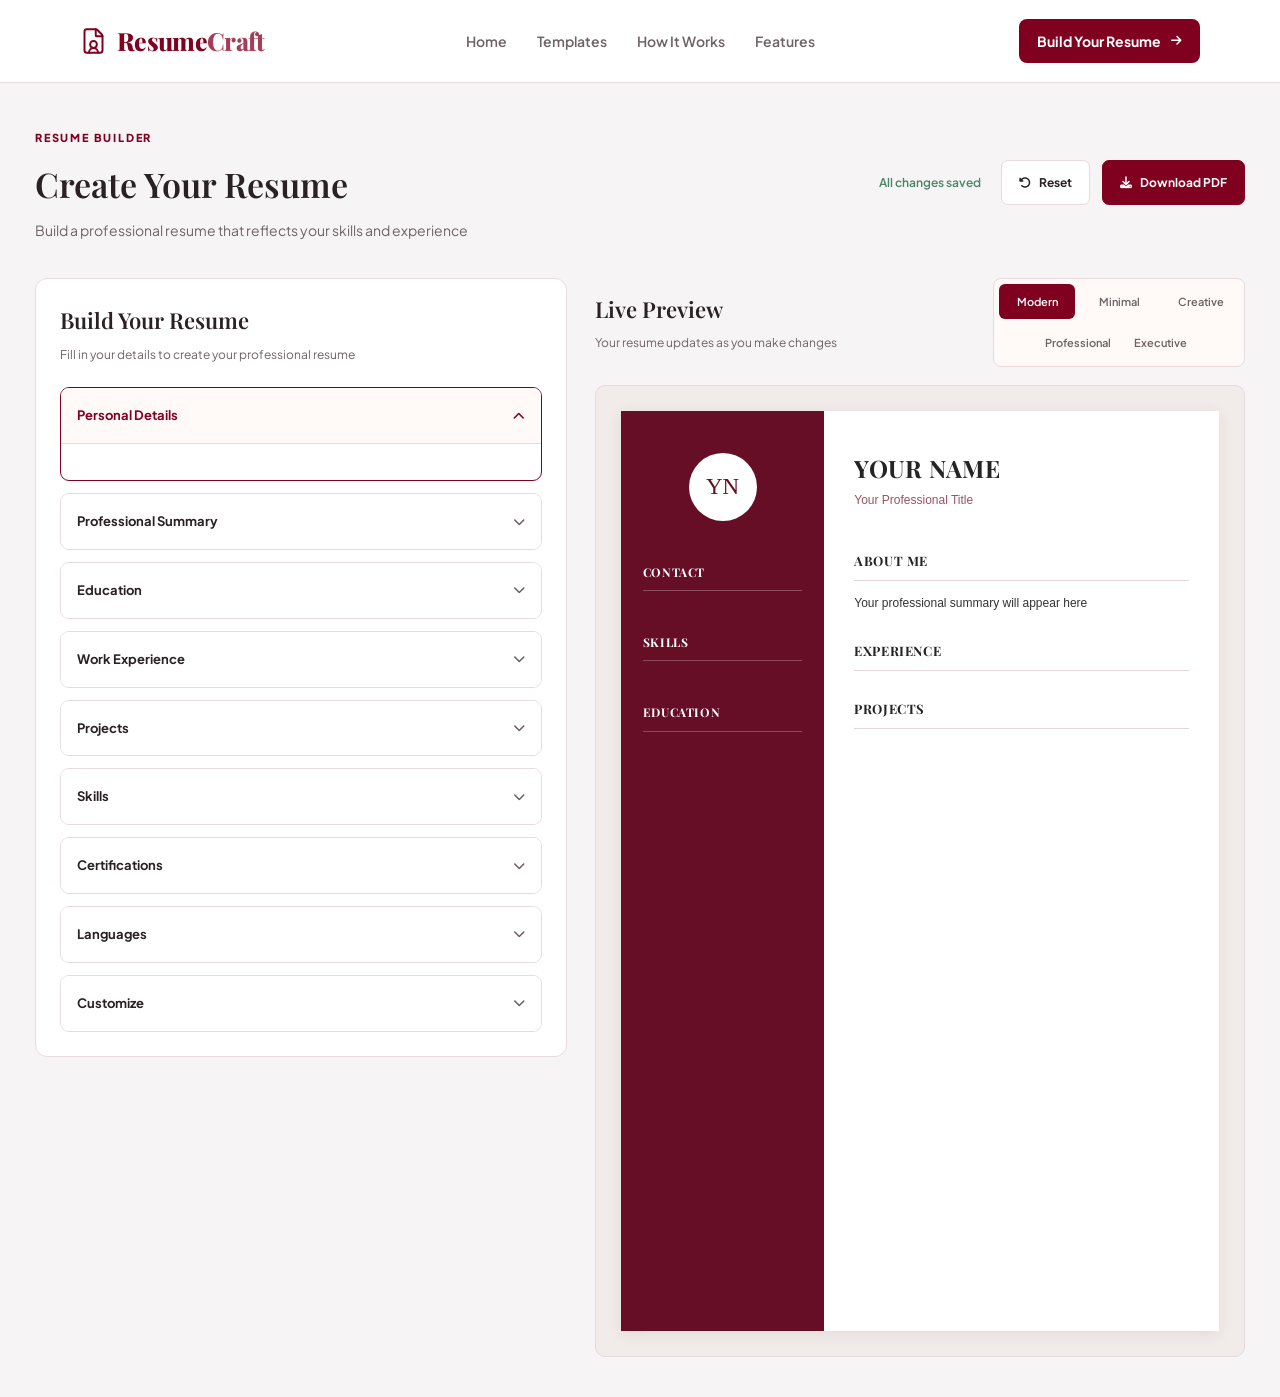
==== commit 5bb02c96: "Improve resume builder templates and layout" ====
--- a/builder.html
+++ b/builder.html
@@ -234,9 +234,13 @@
                         <button class="template-button active" data-template="modern" type="button">Modern</button>
                         <button class="template-button" data-template="minimal" type="button">Minimal</button>
                         <button class="template-button" data-template="creative" type="button">Creative</button>
+                        <button class="template-button" data-template="professional" type="button">Professional</button>
+                        <button class="template-button" data-template="executive" type="button">Executive</button>
                     </div>
 
                 </div>
+
+
 
                 <div class="resume-preview">
 
@@ -289,132 +293,230 @@
 
                     </div>
 
+                    <div class="resume-paper minimal-resume">
+
+                        <header class="minimal-header">
+
+                            <h3 class="resume-name">Your Name</h3>
+                            <p class="resume-title">Your Professional Title</p>
+
+                            <div class="minimal-contact">
+                                <div class="resume-contact-info"></div>
+                            </div>
+
+                        </header>
+
+                        <section class="resume-group minimal-summary">
+                            <h4>Professional Summary</h4>
+                            <p>Your professional summary will appear here</p>
+                        </section>
+
+                        <section class="resume-group minimal-experience">
+                            <h4>Experience</h4>
+                            <div class="resume-experience-list"></div>
+                        </section>
+
+                        <section class="resume-group minimal-education">
+                            <h4>Education</h4>
+                            <div class="resume-education-list"></div>
+                        </section>
+
+                        <section class="resume-group minimal-skills">
+                            <h4>Skills</h4>
+                            <div class="resume-skills-list"></div>
+                        </section>
+
+                        <section class="resume-group minimal-projects">
+                            <h4>Projects</h4>
+                            <div class="resume-project-list"></div>
+                        </section>
+
+                        <section class="resume-group minimal-certifications">
+                            <h4>Certifications</h4>
+                            <div class="resume-certifications-list"></div>
+                        </section>
+
+                        <section class="resume-group minimal-languages">
+                            <h4>Languages</h4>
+                            <div class="resume-languages-list"></div>
+                        </section>
+
+                    </div>
+
+                    <div class="resume-paper creative-resume">
+
+                        <header class="creative-header">
+
+                            <div class="creative-shape creative-shape-one"></div>
+                            <div class="creative-shape creative-shape-two"></div>
+
+                            <div class="creative-profile">
+
+                                <div class="creative-avatar">YN</div>
+
+                                <div>
+                                    <h3 class="resume-name">Your Name</h3>
+                                    <p class="resume-title">Your Professional Title</p>
+                                </div>
+
+                            </div>
+
+                        </header>
+
+                        <div class="creative-body">
+
+                            <aside class="creative-sidebar">
+
+                                <section class="resume-group creative-contact">
+                                    <h4>Contact</h4>
+                                    <div class="resume-contact-info"></div>
+                                </section>
+
+                                <section class="resume-group creative-skills">
+                                    <h4>Skills</h4>
+                                    <div class="resume-skills-list"></div>
+                                </section>
+
+                                <section class="resume-group creative-education">
+                                    <h4>Education</h4>
+                                    <div class="resume-education-list"></div>
+                                </section>
+
+                                <section class="resume-group creative-certifications">
+                                    <h4>Certifications</h4>
+                                    <div class="resume-certifications-list"></div>
+                                </section>
+
+                                <section class="resume-group creative-languages">
+                                    <h4>Languages</h4>
+                                    <div class="resume-languages-list"></div>
+                                </section>
+
+                            </aside>
+
+                            <div class="creative-content">
+
+                                <section class="resume-group creative-summary">
+                                    <h4>About Me</h4>
+                                    <p>Your professional summary will appear here</p>
+                                </section>
+
+                                <section class="resume-group creative-experience">
+                                    <h4>Experience</h4>
+                                    <div class="resume-experience-list"></div>
+                                </section>
+
+                                <section class="resume-group creative-projects">
+                                    <h4>Projects</h4>
+                                    <div class="resume-project-list"></div>
+                                </section>
+
+                            </div>
+
+                        </div>
+
+                    </div>
+
+                    <div class="resume-paper professional-resume">
+
+                        <header class="professional-header">
+                            <h3 class="resume-name">Your Name</h3>
+                            <p class="resume-title">Your Professional Title</p>
+                            <div class="resume-contact-info"></div>
+                        </header>
+
+                        <section class="resume-group professional-summary">
+                            <h4>Professional Summary</h4>
+                            <p>Your professional summary will appear here</p>
+                        </section>
+
+                        <section class="resume-group professional-experience">
+                            <h4>Work Experience</h4>
+                            <div class="resume-experience-list"></div>
+                        </section>
+
+                        <section class="resume-group professional-education">
+                            <h4>Education</h4>
+                            <div class="resume-education-list"></div>
+                        </section>
+
+                        <section class="resume-group professional-projects">
+                            <h4>Projects</h4>
+                            <div class="resume-project-list"></div>
+                        </section>
+
+                        <section class="resume-group professional-skills">
+                            <h4>Skills</h4>
+                            <div class="resume-skills-list"></div>
+                        </section>
+
+                        <section class="resume-group professional-certifications">
+                            <h4>Certifications</h4>
+                            <div class="resume-certifications-list"></div>
+                        </section>
+
+                        <section class="resume-group professional-languages">
+                            <h4>Languages</h4>
+                            <div class="resume-languages-list"></div>
+                        </section>
+
+                    </div>
+
+
+                    <div class="resume-paper executive-resume">
+                        <header class="executive-header">
+                            <span class="executive-label">EXECUTIVE RESUME</span>
+                            <h3 class="resume-name">Your Name</h3>
+                            <p class="resume-title">Your Professional Title</p>
+                            <div class="resume-contact-info"></div>
+                        </header>
+
+                        <div class="executive-body">
+                            <main class="executive-main">
+                                <section class="resume-group executive-summary">
+                                    <h4>Professional Summary</h4>
+                                    <p>Your professional summary will appear here</p>
+                                </section>
+
+                                <section class="resume-group executive-experience">
+                                    <h4>Career Experience</h4>
+                                    <div class="resume-experience-list"></div>
+                                </section>
+
+                                <section class="resume-group executive-projects">
+                                    <h4>Selected Projects</h4>
+                                    <div class="resume-project-list"></div>
+                                </section>
+                            </main>
+
+                            <aside class="executive-side">
+                                <section class="resume-group executive-skills">
+                                    <h4>Core Skills</h4>
+                                    <div class="resume-skills-list"></div>
+                                </section>
+
+                                <section class="resume-group executive-education">
+                                    <h4>Education</h4>
+                                    <div class="resume-education-list"></div>
+                                </section>
+
+                                <section class="resume-group executive-certifications">
+                                    <h4>Certifications</h4>
+                                    <div class="resume-certifications-list"></div>
+                                </section>
+
+                                <section class="resume-group executive-languages">
+                                    <h4>Languages</h4>
+                                    <div class="resume-languages-list"></div>
+                                </section>
+                            </aside>
+                        </div>
+                    </div>
+
                 </div>
 
-                <div class="resume-paper minimal-resume">
-
-                    <header class="minimal-header">
-
-                        <h3 class="resume-name">Your Name</h3>
-                        <p class="resume-title">Your Professional Title</p>
-
-                        <div class="minimal-contact">
-                            <div class="resume-contact-info"></div>
-                        </div>
-
-                    </header>
-
-                    <section class="resume-group minimal-summary">
-                        <h4>Professional Summary</h4>
-                        <p>Your professional summary will appear here</p>
-                    </section>
-
-                    <section class="resume-group minimal-experience">
-                        <h4>Experience</h4>
-                        <div class="resume-experience-list"></div>
-                    </section>
-
-                    <section class="resume-group minimal-education">
-                        <h4>Education</h4>
-                        <div class="resume-education-list"></div>
-                    </section>
-
-                    <section class="resume-group minimal-skills">
-                        <h4>Skills</h4>
-                        <div class="resume-skills-list"></div>
-                    </section>
-
-                    <section class="resume-group minimal-projects">
-                        <h4>Projects</h4>
-                        <div class="resume-project-list"></div>
-                    </section>
-
-                    <section class="resume-group minimal-certifications">
-                        <h4>Certifications</h4>
-                        <div class="resume-certifications-list"></div>
-                    </section>
-
-                    <section class="resume-group minimal-languages">
-                        <h4>Languages</h4>
-                        <div class="resume-languages-list"></div>
-                    </section>
-
-                </div>
-
-
-                <div class="resume-paper creative-resume">
-
-                    <header class="creative-header">
-
-                        <div class="creative-shape creative-shape-one"></div>
-                        <div class="creative-shape creative-shape-two"></div>
-
-                        <div class="creative-profile">
-
-                            <div class="creative-avatar">YN</div>
-
-                            <div>
-                                <h3 class="resume-name">Your Name</h3>
-                                <p class="resume-title">Your Professional Title</p>
-                            </div>
-
-                        </div>
-
-                    </header>
-
-                    <div class="creative-body">
-
-                        <aside class="creative-sidebar">
-
-                            <section class="resume-group creative-contact">
-                                <h4>Contact</h4>
-                                <div class="resume-contact-info"></div>
-                            </section>
-
-                            <section class="resume-group creative-skills">
-                                <h4>Skills</h4>
-                                <div class="resume-skills-list"></div>
-                            </section>
-
-                            <section class="resume-group creative-education">
-                                <h4>Education</h4>
-                                <div class="resume-education-list"></div>
-                            </section>
-
-                            <section class="resume-group creative-certifications">
-                                <h4>Certifications</h4>
-                                <div class="resume-certifications-list"></div>
-                            </section>
-
-                            <section class="resume-group creative-languages">
-                                <h4>Languages</h4>
-                                <div class="resume-languages-list"></div>
-                            </section>
-
-                        </aside>
-
-                        <div class="creative-content">
-
-                            <section class="resume-group creative-summary">
-                                <h4>About Me</h4>
-                                <p>Your professional summary will appear here</p>
-                            </section>
-
-                            <section class="resume-group creative-experience">
-                                <h4>Experience</h4>
-                                <div class="resume-experience-list"></div>
-                            </section>
-
-                            <section class="resume-group creative-projects">
-                                <h4>Projects</h4>
-                                <div class="resume-project-list"></div>
-                            </section>
-
-                        </div>
-
-                    </div>
-
-                </div>
+
+            </div>
 
             </div>
 
--- a/css/builder.css
+++ b/css/builder.css
@@ -1,4 +1,3 @@
-
 .builder-page {
     min-height: 100vh;
     background-color: #f7f4f5;
@@ -164,6 +163,7 @@
     gap: 28px;
     align-items: start;
 }
+
 .editor-panel {
     background: var(--color-surface);
     border: 1px solid var(--color-border);
@@ -312,17 +312,19 @@
 }
 
 .template-switcher {
-    display: flex;
-    align-items: center;
-    gap: 5px;
-    padding: 4px;
+    display: grid;
+    grid-template-columns: repeat(6, 1fr);
+    gap: 6px;
+    padding: 5px;
     background: var(--color-background);
     border: 1px solid var(--color-border);
     border-radius: 8px;
 }
 
 .template-button {
-    padding: 9px 12px;
+    grid-column: span 2;
+    width: 100%;
+    padding: 9px 5px;
     border: none;
     border-radius: 6px;
     background: transparent;
@@ -334,9 +336,19 @@
     transition: 0.2s ease;
 }
 
+.template-button:nth-child(4) {
+    grid-column: 2 / span 2;
+}
+
+.template-button:nth-child(5) {
+    grid-column: 4 / span 2;
+}
+
 .template-button.active {
-    background: var(--color-primary);
+    background-color: var(--color-primary);
     color: #ffffff;
+    border-radius: 6px;
+    width: 100%;
 }
 
 @media (hover: hover) and (pointer: fine) {
@@ -413,6 +425,15 @@
     .resume-paper {
         min-height: 750px;
     }
+
+    .template-switcher {
+        gap: 10px;
+    }
+
+    .template-button {
+        padding: 9px 4px;
+        font-size: 10px;
+    }
 }
 
 @media (max-width: 480px) {
@@ -443,13 +464,13 @@
     }
 
     .template-switcher {
-        width: 100%;
+        gap: 4px;
+        padding: 4px;
     }
 
     .template-button {
-        flex: 1;
-        padding: 10px 5px;
-        font-size: 10px;
+        padding: 8px 2px;
+        font-size: 9px;
     }
 
     .resume-preview {
@@ -473,9 +494,13 @@
     line-height: 1.6;
 }
 
+.modern-resume.active {
+    display: grid;
+}
+
 .modern-resume {
-    display: grid;
     grid-template-columns: 34% minmax(0, 1fr);
+    display: none;
 }
 
 .modern-sidebar {
@@ -602,7 +627,7 @@
     margin-bottom: 0;
 }
 
-.modern-content .resume-entry > span {
+.modern-content .resume-entry>span {
     display: block;
     margin-bottom: 8px;
     color: #666666;
@@ -754,7 +779,7 @@
     overflow-wrap: anywhere;
 }
 
-.minimal-header > p {
+.minimal-header>p {
     margin-top: 7px;
     color: #800020;
     font-size: 13px;
@@ -817,7 +842,7 @@
     background-color: #800020;
 }
 
-.minimal-resume .resume-group > p {
+.minimal-resume .resume-group>p {
     margin-bottom: 8px;
     color: #4f484a;
     font-size: 11.5px;
@@ -843,7 +868,7 @@
     line-height: 1.5;
 }
 
-.minimal-resume .resume-entry > span {
+.minimal-resume .resume-entry>span {
     display: block;
     margin-bottom: 7px;
     color: #756a6e;
@@ -1111,7 +1136,7 @@
     font-size: 11px;
 }
 
-.creative-content .resume-entry > span {
+.creative-content .resume-entry>span {
     display: block;
     margin-bottom: 7px;
     color: #71809a;
@@ -1226,3 +1251,308 @@
         font-size: 9px;
     }
 }
+
+.professional-resume {
+    display: none;
+    padding: 48px 45px;
+    font-family: Arial, sans-serif;
+}
+
+.professional-resume.active {
+    display: block;
+}
+
+.professional-header {
+    padding-bottom: 22px;
+    border-bottom: 2px solid #242424;
+    text-align: center;
+}
+
+.professional-header h3 {
+    color: #222222;
+    font-size: 27px;
+    font-weight: 700;
+    line-height: 1.3;
+    text-transform: uppercase;
+    letter-spacing: 0.5px;
+    overflow-wrap: anywhere;
+}
+
+.professional-header>p {
+    margin-top: 6px;
+    color: #555555;
+    font-size: 13px;
+}
+
+.professional-header .resume-contact-info {
+    display: flex;
+    flex-direction: row;
+    justify-content: center;
+    flex-wrap: wrap;
+    gap: 7px 15px;
+    margin-top: 15px;
+}
+
+.professional-header .resume-contact-info p {
+    margin: 0;
+    color: #555555;
+    font-size: 10px;
+    overflow-wrap: anywhere;
+}
+
+.professional-resume .resume-group {
+    margin-top: 25px;
+}
+
+.professional-resume .resume-group h4 {
+    margin-bottom: 12px;
+    padding-bottom: 7px;
+    border-bottom: 1px solid #bdbdbd;
+    color: #222222;
+    font-size: 13px;
+    font-weight: 700;
+    text-transform: uppercase;
+    letter-spacing: 0.7px;
+}
+
+.professional-resume .resume-group>p {
+    margin-bottom: 8px;
+    color: #444444;
+    font-size: 11px;
+    line-height: 1.7;
+    overflow-wrap: anywhere;
+}
+
+.professional-resume .resume-entry {
+    margin-bottom: 17px;
+}
+
+.professional-resume .resume-entry:last-child {
+    margin-bottom: 0;
+}
+
+.professional-resume .resume-entry strong {
+    display: block;
+    margin-bottom: 5px;
+    color: #222222;
+    font-size: 12px;
+    line-height: 1.5;
+}
+
+.professional-resume .resume-entry>span {
+    display: block;
+    margin-bottom: 7px;
+    color: #666666;
+    font-size: 10px;
+}
+
+.professional-resume .resume-entry p {
+    margin-bottom: 6px;
+    color: #444444;
+    font-size: 11px;
+    line-height: 1.6;
+}
+
+.professional-resume .resume-entry ul {
+    margin: 8px 0 0;
+    padding-left: 17px;
+}
+
+.professional-resume .resume-entry li {
+    margin-bottom: 5px;
+    color: #444444;
+    font-size: 10.5px;
+    line-height: 1.6;
+}
+
+.professional-resume .resume-skills-list,
+.professional-resume .resume-languages-list {
+    display: flex;
+    flex-wrap: wrap;
+    gap: 8px 16px;
+}
+
+.professional-resume .resume-skills-list p,
+.professional-resume .resume-languages-list p {
+    margin: 0;
+    color: #444444;
+    font-size: 11px;
+}
+
+.professional-resume .resume-education-list,
+.professional-resume .resume-certifications-list {
+    display: flex;
+    flex-direction: column;
+    gap: 10px;
+}
+
+@media (max-width: 480px) {
+    .professional-resume {
+        padding: 28px 18px;
+    }
+
+    .professional-header h3 {
+        font-size: 21px;
+    }
+
+    .professional-resume .resume-group h4 {
+        font-size: 11px;
+    }
+}
+
+.executive-resume {
+    display: none;
+    min-height: 100%;
+    padding: 0;
+    background-color: #ffffff;
+    color: #292929;
+    font-family: Arial, sans-serif;
+}
+.executive-resume.active {
+    display: block;
+}
+
+.executive-header {
+    padding: 38px 32px 25px;
+    background-color: #25272b;
+    color: #ffffff;
+}
+
+.executive-label {
+    display: block;
+    margin-bottom: 16px;
+    color: #c7a1a8;
+    font-size: 9px;
+    font-weight: 700;
+    letter-spacing: 2px;
+}
+
+.executive-header .resume-name {
+    margin-bottom: 7px;
+    color: #ffffff;
+    font-family: Georgia, serif;
+    font-size: 27px;
+    font-weight: 500;
+    letter-spacing: 0.3px;
+}
+
+.executive-header .resume-title {
+    color: #d5cdd0;
+    font-size: 12px;
+}
+
+.executive-header .resume-contact-info {
+    display: flex;
+    flex-wrap: wrap;
+    gap: 8px 18px;
+    margin-top: 25px;
+    padding-top: 14px;
+    border-top: 1px solid #55565a;
+    color: #e2dcdd;
+    font-size: 9px;
+}
+
+.executive-body {
+    display: grid;
+    grid-template-columns: minmax(0, 1.7fr) minmax(0, 1fr);
+    gap: 25px;
+    padding: 30px 32px;
+}
+
+.executive-main,
+.executive-side {
+    min-width: 0;
+}
+
+.executive-resume .resume-group {
+    margin-bottom: 27px;
+}
+
+.executive-resume .resume-group h4 {
+    margin-bottom: 13px;
+    padding-bottom: 8px;
+    border-bottom: 1px solid #e4dfe0;
+    color: #800020;
+    font-size: 11px;
+    font-weight: 700;
+    text-transform: uppercase;
+    letter-spacing: 0.8px;
+}
+
+.executive-resume .resume-group>p {
+    color: #5d5b5b;
+    font-size: 10px;
+    line-height: 1.7;
+}
+
+.executive-resume .resume-experience-list,
+.executive-resume .resume-project-list,
+.executive-resume .resume-education-list,
+.executive-resume .resume-certifications-list,
+.executive-resume .resume-skills-list,
+.executive-resume .resume-languages-list {
+    color: #5d5b5b;
+    font-size: 10px;
+    line-height: 1.7;
+}
+
+.executive-resume .resume-experience-list>div,
+.executive-resume .resume-project-list>div,
+.executive-resume .resume-education-list>div,
+.executive-resume .resume-certifications-list>div {
+    margin-bottom: 16px;
+    padding-left: 12px;
+    border-left: 2px solid #d9c2c8;
+}
+
+.executive-resume .resume-experience-list strong,
+.executive-resume .resume-project-list strong,
+.executive-resume .resume-education-list strong,
+.executive-resume .resume-certifications-list strong {
+    display: block;
+    margin-bottom: 5px;
+    color: #292929;
+    font-size: 11px;
+}
+
+.executive-resume .resume-skills-list span,
+.executive-resume .resume-languages-list span {
+    display: inline-block;
+    margin: 0 5px 7px 0;
+    padding: 4px 8px;
+    background-color: #f3edef;
+    color: #5b303b;
+    font-size: 9px;
+}
+
+@media (max-width: 768px) {
+    .executive-body {
+        grid-template-columns: minmax(0, 1.7fr) minmax(0, 1fr);
+        gap: 15px;
+        padding: 25px;
+    }
+
+    .executive-header {
+        padding: 30px 25px 22px;
+    }
+}
+
+@media (max-width: 480px) {
+    .executive-header {
+        padding: 25px 18px 20px;
+    }
+
+    .executive-body {
+        grid-template-columns: minmax(0, 1.7fr) minmax(0, 1fr);
+        gap: 10px;
+        padding: 20px 18px;
+    }
+
+    .executive-header .resume-name {
+        font-size: 23px;
+    }
+
+    .executive-header .resume-contact-info {
+        gap: 8px 12px;
+    }
+}
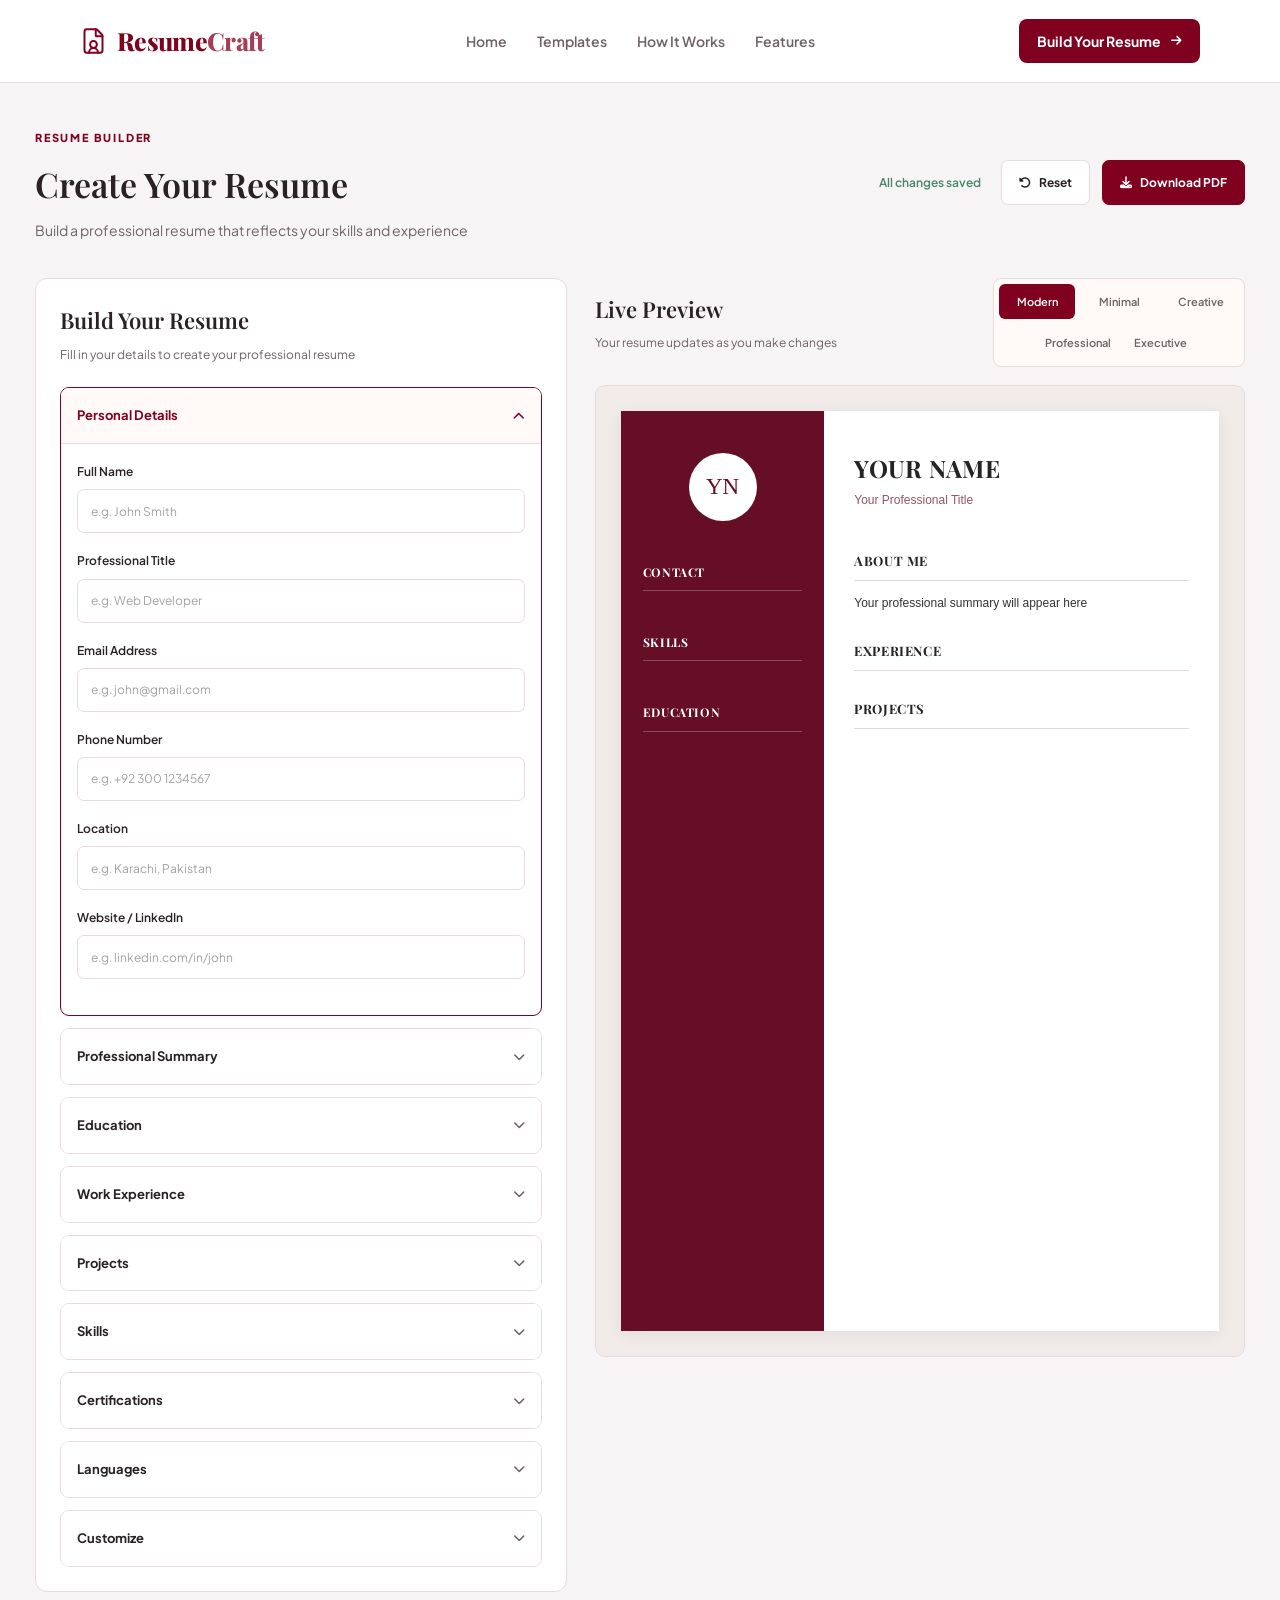
==== commit dc3cc34b: "Complete resume builder form sections styling" ====
--- a/builder.html
+++ b/builder.html
@@ -123,6 +123,7 @@
 
         </section>
 
+
         <section class="builder-workspace">
 
             <div class="editor-panel">
@@ -142,6 +143,36 @@
 
                         <div class="accordion-content">
 
+                            <div class="form-group">
+                                <label for="full-name">Full Name</label>
+                                <input type="text" id="full-name" placeholder="e.g. John Smith">
+                            </div>
+
+                            <div class="form-group">
+                                <label for="professional-title">Professional Title</label>
+                                <input type="text" id="professional-title" placeholder="e.g. Web Developer">
+                            </div>
+
+                            <div class="form-group">
+                                <label for="email">Email Address</label>
+                                <input type="email" id="email" placeholder="e.g. john@gmail.com">
+                            </div>
+
+                            <div class="form-group">
+                                <label for="phone">Phone Number</label>
+                                <input type="tel" id="phone" placeholder="e.g. +92 300 1234567">
+                            </div>
+
+                            <div class="form-group">
+                                <label for="location">Location</label>
+                                <input type="text" id="location" placeholder="e.g. Karachi, Pakistan">
+                            </div>
+
+                            <div class="form-group">
+                                <label for="website">Website / LinkedIn</label>
+                                <input type="text" id="website" placeholder="e.g. linkedin.com/in/john">
+                            </div>
+
                         </div>
                     </div>
 
@@ -151,7 +182,15 @@
                             <i class="fa-solid fa-chevron-down"></i>
                         </button>
 
-                        <div class="accordion-content"></div>
+                        <div class="accordion-content">
+                            <div class="form-group">
+                                <label for="professional-summary">Professional Summary</label>
+                                <textarea id="professional-summary" rows="5"
+                                    placeholder="Write a short summary about your experience, skills and career goals"></textarea>
+                            </div>
+
+                            <span class="form-hint">Write 2–4 sentences highlighting your professional background</span>
+                        </div>
                     </div>
 
                     <div class="editor-accordion">
@@ -160,7 +199,52 @@
                             <i class="fa-solid fa-chevron-down"></i>
                         </button>
 
-                        <div class="accordion-content"></div>
+                        <div class="accordion-content">
+                            <div class="education-list">
+
+                                <div class="education-item">
+
+                                    <div class="form-group">
+                                        <label>Institution Name</label>
+                                        <input type="text" class="education-institution"
+                                            placeholder="e.g. University of London">
+                                    </div>
+
+                                    <div class="form-group">
+                                        <label>Degree / Qualification</label>
+                                        <input type="text" class="education-degree"
+                                            placeholder="e.g. Bachelor's in Computer Science">
+                                    </div>
+
+                                    <div class="form-row">
+
+                                        <div class="form-group">
+                                            <label>Start Date</label>
+                                            <input type="text" class="education-start" placeholder="e.g. 2022">
+                                        </div>
+
+                                        <div class="form-group">
+                                            <label>End Date</label>
+                                            <input type="text" class="education-end" placeholder="e.g. 2026">
+                                        </div>
+
+                                    </div>
+
+                                    <div class="form-group">
+                                        <label>Additional Details</label>
+                                        <textarea class="education-details" rows="3"
+                                            placeholder="Add grades, achievements or relevant coursework"></textarea>
+                                    </div>
+
+                                </div>
+
+                            </div>
+
+                            <button class="add-button add-education" type="button">
+                                <i class="fa-solid fa-plus"></i>
+                                Add Education
+                            </button>
+                        </div>
                     </div>
 
                     <div class="editor-accordion">
@@ -169,7 +253,62 @@
                             <i class="fa-solid fa-chevron-down"></i>
                         </button>
 
-                        <div class="accordion-content"></div>
+
+                        <div class="accordion-content">
+
+                            <div class="experience-list">
+
+                                <div class="experience-item">
+
+                                    <div class="form-group">
+                                        <label>Job Title</label>
+                                        <input type="text" class="experience-title"
+                                            placeholder="e.g. Front-End Developer">
+                                    </div>
+
+                                    <div class="form-group">
+                                        <label>Company Name</label>
+                                        <input type="text" class="experience-company"
+                                            placeholder="e.g. ABC Technologies">
+                                    </div>
+
+                                    <div class="form-group">
+                                        <label>Location</label>
+                                        <input type="text" class="experience-location"
+                                            placeholder="e.g. Karachi, Pakistan">
+                                    </div>
+
+                                    <div class="form-row">
+
+                                        <div class="form-group">
+                                            <label>Start Date</label>
+                                            <input type="text" class="experience-start" placeholder="e.g. Jan 2024">
+                                        </div>
+
+                                        <div class="form-group">
+                                            <label>End Date</label>
+                                            <input type="text" class="experience-end" placeholder="e.g. Dec 2025">
+                                        </div>
+
+                                    </div>
+
+                                    <div class="form-group">
+                                        <label>Job Description</label>
+                                        <textarea class="experience-description" rows="4"
+                                            placeholder="Describe your responsibilities and achievements"></textarea>
+                                    </div>
+
+                                </div>
+
+                            </div>
+
+                            <button class="add-button add-experience" type="button">
+                                <i class="fa-solid fa-plus"></i>
+                                Add Experience
+                            </button>
+
+                        </div>
+
                     </div>
 
                     <div class="editor-accordion">
@@ -178,7 +317,47 @@
                             <i class="fa-solid fa-chevron-down"></i>
                         </button>
 
-                        <div class="accordion-content"></div>
+
+                        <div class="accordion-content">
+
+                            <div class="project-list">
+
+                                <div class="project-item">
+
+                                    <div class="form-group">
+                                        <label>Project Name</label>
+                                        <input type="text" class="project-name" placeholder="e.g. Portfolio Website">
+                                    </div>
+
+                                    <div class="form-group">
+                                        <label>Technologies Used</label>
+                                        <input type="text" class="project-technologies"
+                                            placeholder="e.g. HTML, CSS, JavaScript">
+                                    </div>
+
+                                    <div class="form-group">
+                                        <label>Project Link</label>
+                                        <input type="url" class="project-link"
+                                            placeholder="e.g. https://github.com/username/project">
+                                    </div>
+
+                                    <div class="form-group">
+                                        <label>Project Description</label>
+                                        <textarea class="project-description" rows="4"
+                                            placeholder="Describe your project and its main features"></textarea>
+                                    </div>
+
+                                </div>
+
+                            </div>
+
+                            <button class="add-button add-project" type="button">
+                                <i class="fa-solid fa-plus"></i>
+                                Add Project
+                            </button>
+
+                        </div>
+
                     </div>
 
                     <div class="editor-accordion">
@@ -187,7 +366,23 @@
                             <i class="fa-solid fa-chevron-down"></i>
                         </button>
 
-                        <div class="accordion-content"></div>
+
+                        <div class="accordion-content">
+
+                            <div class="form-group">
+                                <label for="skill-input">Add Your Skills</label>
+                                <input type="text" id="skill-input" placeholder="e.g. HTML, CSS, Python">
+                            </div>
+
+                            <button class="add-button add-skill" type="button">
+                                <i class="fa-solid fa-plus"></i>
+                                Add Skill
+                            </button>
+
+                            <div class="skill-list"></div>
+
+                        </div>
+
                     </div>
 
                     <div class="editor-accordion">
@@ -196,7 +391,50 @@
                             <i class="fa-solid fa-chevron-down"></i>
                         </button>
 
-                        <div class="accordion-content"></div>
+
+                        <div class="accordion-content">
+
+                            <div class="certification-list">
+
+                                <div class="certification-item">
+
+                                    <div class="form-group">
+                                        <label>Certificate Name</label>
+                                        <input type="text" class="certification-name"
+                                            placeholder="e.g. Python for Everybody">
+                                    </div>
+
+                                    <div class="form-group">
+                                        <label>Issuing Organization</label>
+                                        <input type="text" class="certification-organization"
+                                            placeholder="e.g. University of Michigan">
+                                    </div>
+
+                                    <div class="form-row">
+
+                                        <div class="form-group">
+                                            <label>Issue Date</label>
+                                            <input type="text" class="certification-date" placeholder="e.g. March 2025">
+                                        </div>
+
+                                        <div class="form-group">
+                                            <label>Credential ID</label>
+                                            <input type="text" class="certification-id" placeholder="e.g. ABC12345">
+                                        </div>
+
+                                    </div>
+
+                                </div>
+
+                            </div>
+
+                            <button class="add-button add-certification" type="button">
+                                <i class="fa-solid fa-plus"></i>
+                                Add Certification
+                            </button>
+
+                        </div>
+
                     </div>
 
                     <div class="editor-accordion">
@@ -205,7 +443,41 @@
                             <i class="fa-solid fa-chevron-down"></i>
                         </button>
 
-                        <div class="accordion-content"></div>
+
+                        <div class="accordion-content">
+
+                            <div class="language-list">
+
+                                <div class="language-item">
+
+                                    <div class="form-group">
+                                        <label>Language</label>
+                                        <input type="text" class="language-name" placeholder="e.g. English">
+                                    </div>
+
+                                    <div class="form-group">
+                                        <label>Proficiency Level</label>
+                                        <select class="language-level">
+                                            <option value="">Select proficiency</option>
+                                            <option value="Native">Native</option>
+                                            <option value="Fluent">Fluent</option>
+                                            <option value="Advanced">Advanced</option>
+                                            <option value="Intermediate">Intermediate</option>
+                                            <option value="Basic">Basic</option>
+                                        </select>
+                                    </div>
+
+                                </div>
+
+                            </div>
+
+                            <button class="add-button add-language" type="button">
+                                <i class="fa-solid fa-plus"></i>
+                                Add Language
+                            </button>
+
+                        </div>
+
                     </div>
 
                     <div class="editor-accordion">
@@ -214,7 +486,25 @@
                             <i class="fa-solid fa-chevron-down"></i>
                         </button>
 
-                        <div class="accordion-content"></div>
+
+                        <div class="accordion-content">
+
+                            <div class="form-group">
+                                <label for="resume-color">Accent Color</label>
+                                <input type="color" id="resume-color" value="#800020">
+                            </div>
+
+                            <div class="form-group">
+                                <label for="resume-font-size">Font Size</label>
+                                <select id="resume-font-size">
+                                    <option value="small">Small</option>
+                                    <option value="medium" selected>Medium</option>
+                                    <option value="large">Large</option>
+                                </select>
+                            </div>
+
+                        </div>
+
                     </div>
 
                 </div>
--- a/css/builder.css
+++ b/css/builder.css
@@ -1408,6 +1408,7 @@
     color: #292929;
     font-family: Arial, sans-serif;
 }
+
 .executive-resume.active {
     display: block;
 }
@@ -1555,4 +1556,182 @@
     .executive-header .resume-contact-info {
         gap: 8px 12px;
     }
+}
+
+.form-group {
+    display: flex;
+    flex-direction: column;
+    gap: 8px;
+    margin-bottom: 18px;
+}
+
+.form-group label {
+    color: var(--color-text);
+    font-size: 12px;
+    font-weight: 600;
+}
+
+.form-group input {
+    width: 100%;
+    height: 44px;
+    padding: 0 13px;
+    border: 1px solid var(--color-border);
+    border-radius: 7px;
+    outline: none;
+    background-color: #ffffff;
+    color: var(--color-text);
+    font-family: var(--font-main);
+    font-size: 12px;
+    transition: border-color 0.2s ease, box-shadow 0.2s ease;
+}
+
+.form-group input::placeholder {
+    color: #a5a0a1;
+}
+
+.form-group input:focus {
+    border-color: var(--color-primary);
+    box-shadow: 0 0 0 3px rgba(128, 0, 32, 0.07);
+}
+
+.form-group textarea {
+    width: 100%;
+    padding: 12px 13px;
+    border: 1px solid var(--color-border);
+    border-radius: 7px;
+    outline: none;
+    background-color: #ffffff;
+    color: var(--color-text);
+    font-family: var(--font-main);
+    font-size: 12px;
+    line-height: 1.6;
+    resize: vertical;
+    transition: border-color 0.2s ease, box-shadow 0.2s ease;
+}
+
+.form-group textarea::placeholder {
+    color: #a5a0a1;
+}
+
+.form-group textarea:focus {
+    border-color: var(--color-primary);
+    box-shadow: 0 0 0 3px rgba(128, 0, 32, 0.07);
+}
+
+.form-hint {
+    display: block;
+    margin-top: 8px;
+    color: var(--color-muted);
+    font-size: 11px;
+    line-height: 1.5;
+}
+
+.form-row {
+    display: grid;
+    grid-template-columns: repeat(2, minmax(0, 1fr));
+    gap: 12px;
+}
+
+.education-item {
+    padding-bottom: 18px;
+    margin-bottom: 18px;
+    border-bottom: 1px solid var(--color-border);
+}
+
+.add-button {
+    display: inline-flex;
+    align-items: center;
+    justify-content: center;
+    gap: 8px;
+    padding: 10px 14px;
+    border: 1px solid var(--color-primary);
+    border-radius: 7px;
+    background-color: transparent;
+    color: var(--color-primary);
+    font-family: var(--font-main);
+    font-size: 12px;
+    font-weight: 600;
+    cursor: pointer;
+    transition: 0.2s ease;
+}
+
+.add-button:hover {
+    background-color: var(--color-primary);
+    color: #ffffff;
+}
+
+@media (max-width: 480px) {
+    .form-row {
+        gap: 10px;
+    }
+}
+
+/* Certifications */
+
+.certification-item {
+    padding-bottom: 18px;
+    margin-bottom: 18px;
+    border-bottom: 1px solid var(--color-border);
+}
+
+
+/* Languages */
+
+.language-item {
+    padding-bottom: 16px;
+    margin-bottom: 16px;
+    border-bottom: 1px solid var(--color-border);
+}
+
+.language-item .form-group:last-child {
+    margin-bottom: 0;
+}
+
+.language-level,
+#resume-font-size {
+    width: 100%;
+    height: 44px;
+    padding: 0 13px;
+    border: 1px solid var(--color-border);
+    border-radius: 7px;
+    outline: none;
+    background-color: #ffffff;
+    color: var(--color-text);
+    font-family: var(--font-main);
+    font-size: 12px;
+    cursor: pointer;
+    transition: border-color 0.2s ease, box-shadow 0.2s ease;
+}
+
+.language-level:focus,
+#resume-font-size:focus {
+    border-color: var(--color-primary);
+    box-shadow: 0 0 0 3px rgba(128, 0, 32, 0.07);
+}
+
+
+/* Customize */
+
+#resume-color {
+    width: 100%;
+    height: 44px;
+    padding: 5px;
+    border: 1px solid var(--color-border);
+    border-radius: 7px;
+    background-color: #ffffff;
+    cursor: pointer;
+}
+
+#resume-color::-webkit-color-swatch-wrapper {
+    padding: 2px;
+}
+
+#resume-color::-webkit-color-swatch {
+    border: none;
+    border-radius: 4px;
+}
+
+#resume-color::-moz-color-swatch {
+    border: none;
+    border-radius: 4px;
 }
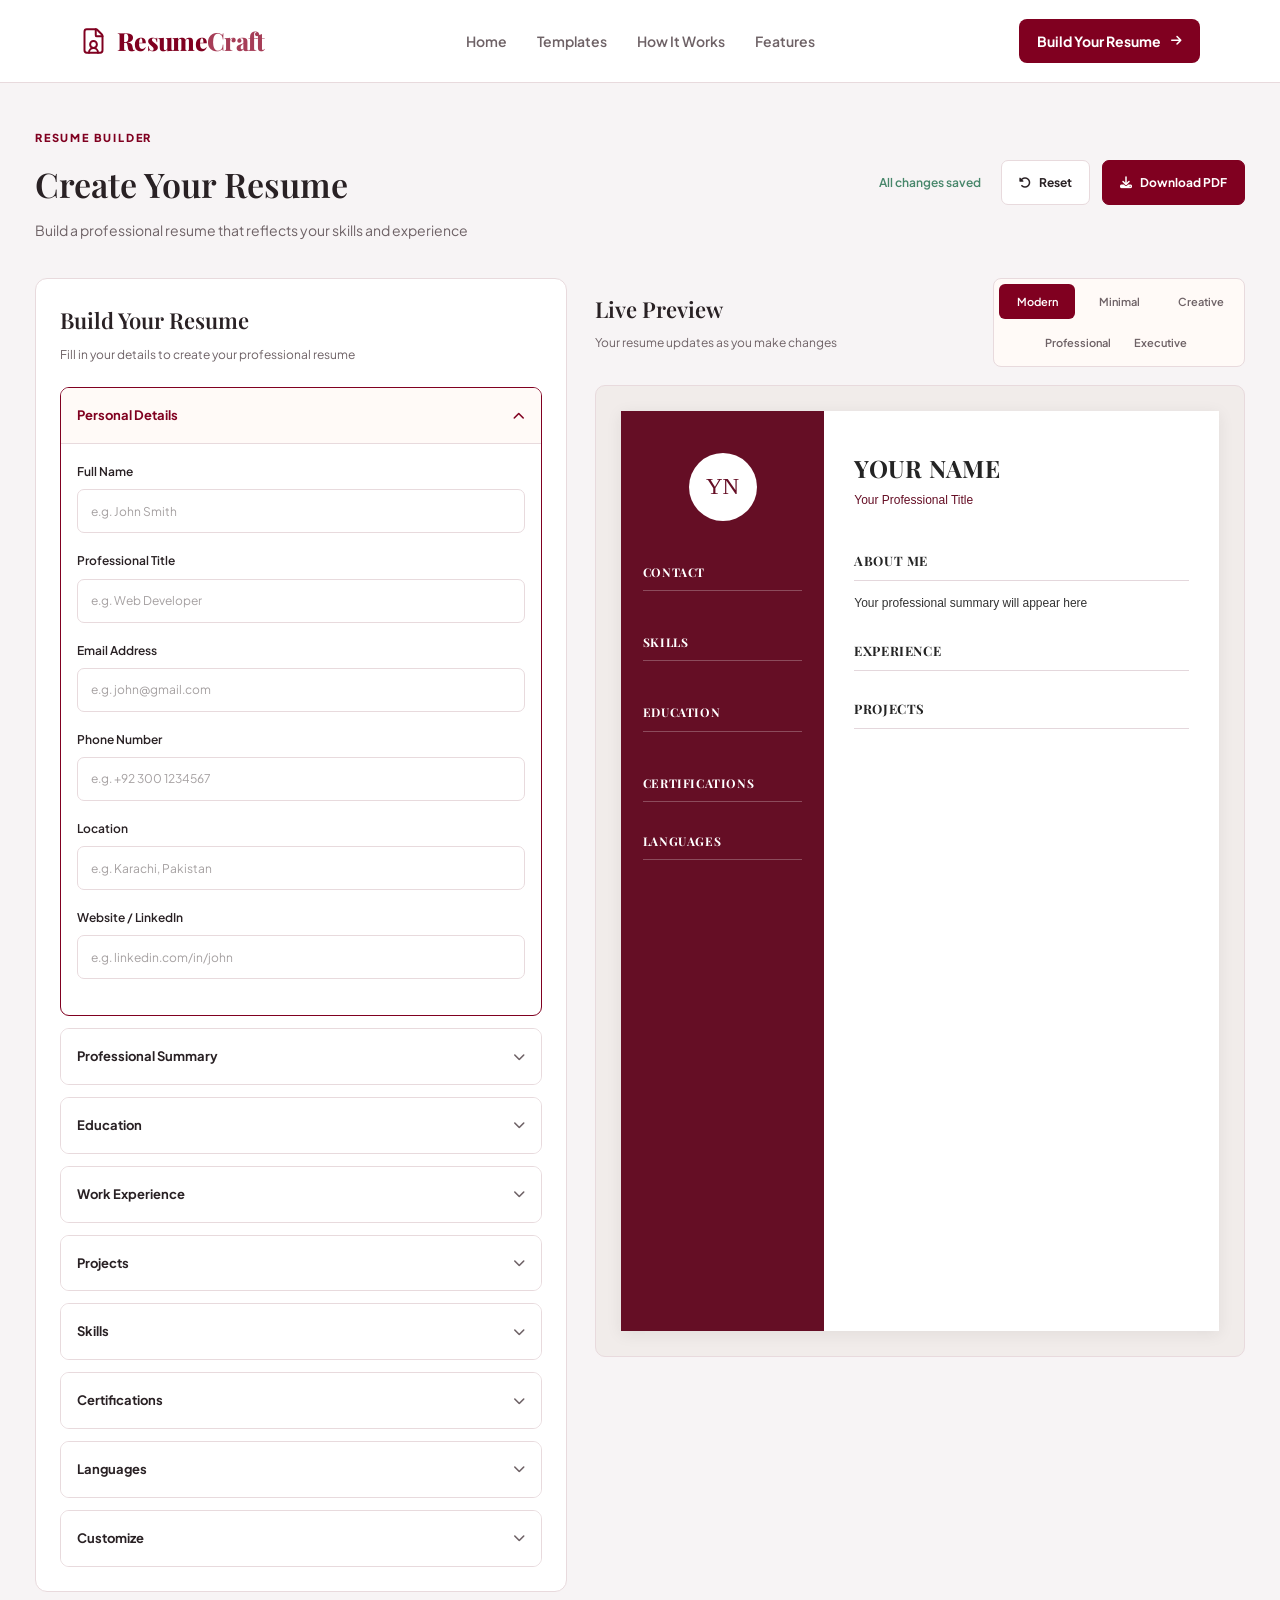
==== commit 44b19827: "Complete resume customization functionality" ====
--- a/builder.html
+++ b/builder.html
@@ -236,6 +236,12 @@
                                             placeholder="Add grades, achievements or relevant coursework"></textarea>
                                     </div>
 
+                                    <button class="remove-button remove-education" type="button">
+                                        <i class="fa-solid fa-trash"></i>
+                                        Remove Education
+                                    </button>
+
+
                                 </div>
 
                             </div>
@@ -244,6 +250,7 @@
                                 <i class="fa-solid fa-plus"></i>
                                 Add Education
                             </button>
+
                         </div>
                     </div>
 
@@ -374,12 +381,12 @@
                                 <input type="text" id="skill-input" placeholder="e.g. HTML, CSS, Python">
                             </div>
 
+                            <div class="skill-list"></div>
+
                             <button class="add-button add-skill" type="button">
                                 <i class="fa-solid fa-plus"></i>
                                 Add Skill
                             </button>
-
-                            <div class="skill-list"></div>
 
                         </div>
 
@@ -427,6 +434,7 @@
                                 </div>
 
                             </div>
+
 
                             <button class="add-button add-certification" type="button">
                                 <i class="fa-solid fa-plus"></i>
@@ -555,6 +563,16 @@
                                 <div class="resume-education-list"></div>
                             </section>
 
+                            <section class="resume-group resume-certifications">
+                                <h4>Certifications</h4>
+                                <div class="resume-certifications-list"></div>
+                            </section>
+
+                            <section class="resume-group resume-languages">
+                                <h4>Languages</h4>
+                                <div class="resume-languages-list"></div>
+                            </section>
+
                         </aside>
 
                         <div class="modern-content">
--- a/css/style.css
+++ b/css/style.css
@@ -10,6 +10,7 @@
   --color-muted: #6e6266;
   --color-border: #e8dadd;
   --container-width: 1120px;
+  --resume-accent: #650e25;
 }
 
 * {
--- a/css/builder.css
+++ b/css/builder.css
@@ -507,7 +507,7 @@
     min-width: 0;
     min-height: 920px;
     padding: 42px 22px;
-    background-color: #650e25;
+    background-color: var(--resume-accent);
     color: #ffffff;
 }
 
@@ -520,7 +520,7 @@
     margin: 0 auto 42px;
     border-radius: 50%;
     background-color: #ffffff;
-    color: #650e25;
+    color: var(--resume-accent);
     font-family: Georgia, serif;
     font-size: 23px;
     font-weight: 400;
@@ -579,7 +579,7 @@
 
 .modern-header p {
     margin-top: 7px;
-    color: #985363;
+    color: var(--resume-accent);
     font-size: 12px;
     line-height: 1.5;
 }
@@ -765,7 +765,7 @@
     left: 50%;
     width: 65px;
     height: 3px;
-    background-color: #800020;
+    background-color: var(--resume-accent);
     transform: translateX(-50%);
 }
 
@@ -781,7 +781,7 @@
 
 .minimal-header>p {
     margin-top: 7px;
-    color: #800020;
+    color: var(--resume-accent);
     font-size: 13px;
     font-weight: 600;
 }
@@ -839,7 +839,7 @@
     left: 0;
     width: 38px;
     height: 2px;
-    background-color: #800020;
+    background-color: var(--resume-accent);
 }
 
 .minimal-resume .resume-group>p {
@@ -1003,7 +1003,7 @@
     width: 65px;
     height: 65px;
     border-radius: 50%;
-    background-color: #7188b1;
+    background-color: var(--resume-accent);
     color: #ffffff;
     font-family: Georgia, serif;
     font-size: 22px;
@@ -1020,7 +1020,7 @@
 
 .creative-profile p {
     margin-top: 6px;
-    color: #62769c;
+    color: var(--resume-accent);
     font-size: 12px;
 }
 
@@ -1264,7 +1264,7 @@
 
 .professional-header {
     padding-bottom: 22px;
-    border-bottom: 2px solid #242424;
+    border-bottom: 2px solid var(--resume-accent);
     text-align: center;
 }
 
@@ -1307,8 +1307,8 @@
 .professional-resume .resume-group h4 {
     margin-bottom: 12px;
     padding-bottom: 7px;
-    border-bottom: 1px solid #bdbdbd;
-    color: #222222;
+    border-bottom: 1px solid var(--resume-accent);
+    color: var(--resume-accent);
     font-size: 13px;
     font-weight: 700;
     text-transform: uppercase;
@@ -1422,7 +1422,7 @@
 .executive-label {
     display: block;
     margin-bottom: 16px;
-    color: #c7a1a8;
+    color: var(--resume-accent);
     font-size: 9px;
     font-weight: 700;
     letter-spacing: 2px;
@@ -1435,6 +1435,7 @@
     font-size: 27px;
     font-weight: 500;
     letter-spacing: 0.3px;
+    text-transform: capitalize;
 }
 
 .executive-header .resume-title {
@@ -1473,7 +1474,7 @@
     margin-bottom: 13px;
     padding-bottom: 8px;
     border-bottom: 1px solid #e4dfe0;
-    color: #800020;
+    color: var(--resume-accent);
     font-size: 11px;
     font-weight: 700;
     text-transform: uppercase;
@@ -1503,7 +1504,7 @@
 .executive-resume .resume-certifications-list>div {
     margin-bottom: 16px;
     padding-left: 12px;
-    border-left: 2px solid #d9c2c8;
+    border-left: 2px solid var(--resume-accent);
 }
 
 .executive-resume .resume-experience-list strong,
@@ -1660,13 +1661,40 @@
     color: #ffffff;
 }
 
+.remove-button {
+    display: inline-flex;
+    align-items: center;
+    gap: 8px;
+    padding: 9px 14px;
+    border: 1px solid #e5caca;
+    border-radius: 6px;
+    background: #fff8f8;
+    color: #a94444;
+    font-family: inherit;
+    font-size: 13px;
+    font-weight: 500;
+    cursor: pointer;
+    transition: all 0.2s ease;
+}
+
+.remove-button:hover {
+    background: #fceeee;
+    border-color: #d9aaaa;
+}
+
+.education-item .remove-education {
+    display: none;
+}
+
+.education-list.multiple-education .remove-education {
+    display: inline-flex;
+}
+
 @media (max-width: 480px) {
     .form-row {
         gap: 10px;
     }
 }
-
-/* Certifications */
 
 .certification-item {
     padding-bottom: 18px;
@@ -1674,8 +1702,6 @@
     border-bottom: 1px solid var(--color-border);
 }
 
-
-/* Languages */
 
 .language-item {
     padding-bottom: 16px;
@@ -1709,9 +1735,6 @@
     box-shadow: 0 0 0 3px rgba(128, 0, 32, 0.07);
 }
 
-
-/* Customize */
-
 #resume-color {
     width: 100%;
     height: 44px;
@@ -1734,4 +1757,85 @@
 #resume-color::-moz-color-swatch {
     border: none;
     border-radius: 4px;
+}
+
+.experience-item {
+    padding-bottom: 18px;
+    margin-bottom: 18px;
+    border-bottom: 1px solid var(--color-border);
+}
+.project-item {
+    padding-bottom: 18px;
+    margin-bottom: 18px;
+    border-bottom: 1px solid var(--color-border);
+}
+
+.skill-item {
+    padding-bottom: 18px;
+    margin-bottom: 18px;
+    border-bottom: 1px solid var(--color-border);
+}
+
+.certification-item {
+    padding-bottom: 18px;
+    margin-bottom: 18px;
+    border-bottom: 1px solid var(--color-border);
+}
+
+.certification-item .remove-certification {
+    display: none;
+}
+
+.certification-list.multiple-certifications .remove-certification {
+    display: inline-flex;
+}
+
+.language-item {
+    padding-bottom: 18px;
+    margin-bottom: 18px;
+    border-bottom: 1px solid var(--color-border);
+}
+
+.language-item .remove-language {
+    display: none;
+}
+
+.language-list.multiple-languages .remove-language {
+    display: inline-flex;
+}
+
+.resume-paper {
+    --resume-accent: #800020;
+}
+
+.font-small {
+    font-size: 13px;
+}
+
+.font-medium {
+    font-size: 14px;
+}
+
+.font-large {
+    font-size: 16px;
+}
+
+.modern-resume {
+    --resume-accent: #650e25;
+}
+
+.minimal-resume {
+    --resume-accent: #800020;
+}
+
+.creative-resume {
+    --resume-accent: #7188b1;
+}
+
+.professional-resume {
+    --resume-accent: #222222;
+}
+
+.executive-resume {
+   --resume-accent: #c7a1a8;
 }
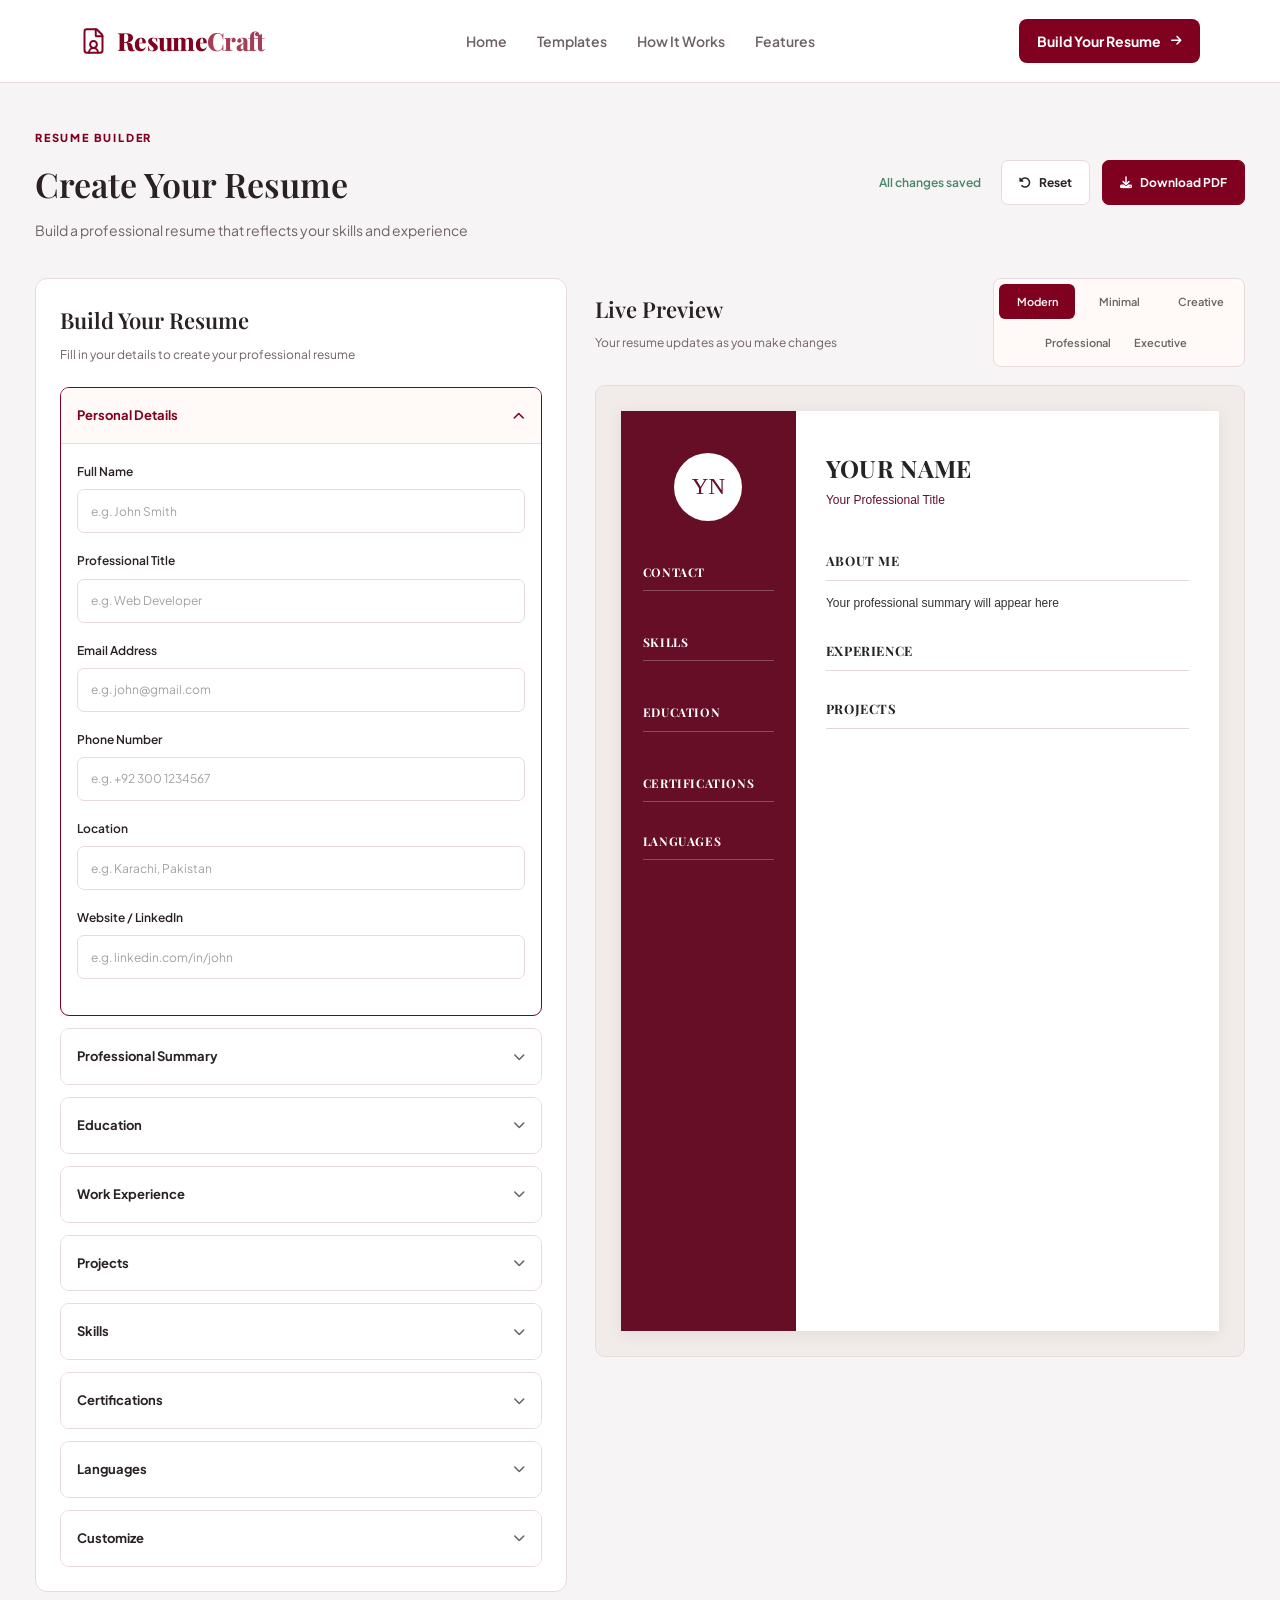
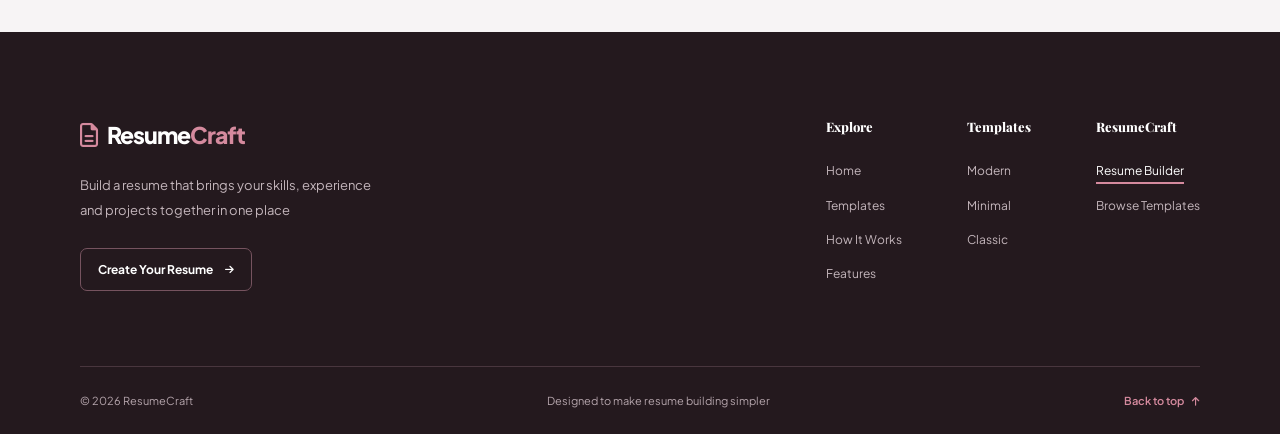
==== commit 7c2fbe0b: "Improve resume template styling and experience sections" ====
--- a/builder.html
+++ b/builder.html
@@ -832,6 +832,85 @@
 
     </main>
 
+    <footer class="footer">
+
+        <div class="container">
+
+            <div class="footer-main">
+
+                <div class="footer-about">
+
+                    <a href="index.html" class="footer-logo">
+                        <i class="fa-regular fa-file-lines" aria-hidden="true"></i>
+                        <span>Resume<span>Craft</span></span>
+                    </a>
+
+                    <p>
+                        Build a resume that brings your skills,
+                        experience and projects together in one place
+                    </p>
+
+                    <a href="builder.html" class="footer-button">
+                        Create Your Resume
+                        <i class="fa-solid fa-arrow-right" aria-hidden="true"></i>
+                    </a>
+
+                </div>
+
+                <div class="footer-navigation">
+
+                    <div class="footer-links">
+
+                        <h3>Explore</h3>
+
+                        <a href="index.html">Home</a>
+                        <a href="templates.html">Templates</a>
+                        <a href="index.html#how-it-works">How It Works</a>
+                        <a href="index.html#features">Features</a>
+
+                    </div>
+
+                    <div class="footer-links">
+
+                        <h3>Templates</h3>
+
+                        <a href="builder.html?template=modern">Modern</a>
+                        <a href="builder.html?template=minimal">Minimal</a>
+                        <a href="builder.html?template=classic">Classic</a>
+
+                    </div>
+
+                    <div class="footer-links">
+
+                        <h3>ResumeCraft</h3>
+
+                        <a href="builder.html" class="active">Resume Builder</a>
+                        <a href="templates.html">Browse Templates</a>
+
+                    </div>
+
+                </div>
+
+            </div>
+
+            <div class="footer-bottom">
+
+                <p>&copy; 2026 ResumeCraft</p>
+
+                <span>Designed to make resume building simpler</span>
+
+                <a href="#" class="footer-top">
+                    Back to top
+                    <i class="fa-solid fa-arrow-up" aria-hidden="true"></i>
+                </a>
+
+            </div>
+
+        </div>
+
+    </footer>
+
+
     <script src="js/builder.js"></script>
     <script src="js/script.js"></script>
 
--- a/css/builder.css
+++ b/css/builder.css
@@ -499,7 +499,7 @@
 }
 
 .modern-resume {
-    grid-template-columns: 34% minmax(0, 1fr);
+    grid-template-columns: 175px minmax(0, 1fr);
     display: none;
 }
 
@@ -664,7 +664,7 @@
     gap: 8px;
 }
 
-.resume-skills-list p,
+.resume-skills-list span,
 .resume-education-list p {
     margin: 0;
 }
@@ -901,7 +901,7 @@
     gap: 8px;
 }
 
-.minimal-resume .resume-skills-list p,
+.minimal-resume .resume-skills-list span,
 .minimal-resume .resume-languages-list p {
     margin: 0;
     padding: 5px 9px;
@@ -1026,7 +1026,7 @@
 
 .creative-body {
     display: grid;
-    grid-template-columns: 35% minmax(0, 1fr);
+    grid-template-columns: 205px minmax(0, 1fr);
     padding: 30px 24px;
 }
 
@@ -1087,14 +1087,20 @@
     font-size: 10px;
 }
 
-.creative-sidebar .resume-skills-list,
+.creative-sidebar .resume-skills-list {
+    display: grid;
+    grid-template-columns: repeat(2, max-content);
+    align-items: start;
+    gap: 8px;
+}
+
 .creative-sidebar .resume-languages-list {
     display: flex;
     flex-direction: column;
     gap: 8px;
 }
 
-.creative-sidebar .resume-skills-list p,
+.creative-sidebar .resume-skills-list span,
 .creative-sidebar .resume-languages-list p {
     margin: 0;
     color: #4f5867;
@@ -1254,7 +1260,7 @@
 
 .professional-resume {
     display: none;
-    padding: 48px 45px;
+    padding: 38px 32px;
     font-family: Arial, sans-serif;
 }
 
@@ -1372,7 +1378,7 @@
     gap: 8px 16px;
 }
 
-.professional-resume .resume-skills-list p,
+.professional-resume .resume-skills-list span,
 .professional-resume .resume-languages-list p {
     margin: 0;
     color: #444444;
@@ -1414,7 +1420,7 @@
 }
 
 .executive-header {
-    padding: 38px 32px 25px;
+    padding: 38px 30px 25px;
     background-color: #25272b;
     color: #ffffff;
 }
@@ -1458,7 +1464,7 @@
     display: grid;
     grid-template-columns: minmax(0, 1.7fr) minmax(0, 1fr);
     gap: 25px;
-    padding: 30px 32px;
+    padding: 30px;
 }
 
 .executive-main,
@@ -1838,4 +1844,126 @@
 
 .executive-resume {
    --resume-accent: #c7a1a8;
-}+}
+
+/* Skills badges */
+
+.resume-skills-list {
+    display: flex;
+    flex-direction: row;
+    flex-wrap: wrap;
+    align-items: flex-start;
+    gap: 7px;
+}
+
+.resume-skills-list .skill-entry {
+    display: inline-block;
+    width: fit-content;
+    padding: 4px 9px;
+    border-radius: 4px;
+    font-size: 10px;
+    line-height: 1.4;
+}
+
+/* Modern */
+
+.modern-resume .resume-skills-list .skill-entry {
+    background-color: rgba(255, 255, 255, 0.12);
+    border: 1px solid rgba(255, 255, 255, 0.25);
+    color: #ffffff;
+}
+
+/* Minimal */
+
+.minimal-resume .resume-skills-list .skill-entry {
+    background-color: #faf6f7;
+    border: 1px solid #ead9de;
+    color: #62575a;
+}
+
+/* Creative */
+
+.creative-resume .resume-skills-list .skill-entry {
+    background-color: #edf1f9;
+    border: 1px solid #dce3ef;
+    color: #4f5867;
+}
+
+/* Professional */
+
+.professional-resume .resume-skills-list .skill-entry {
+    background-color: #f7f7f7;
+    border: 1px solid #dedede;
+    color: #444444;
+}
+
+/* Executive */
+
+.executive-resume .resume-skills-list .skill-entry {
+    background-color: #f3edef;
+    border: 1px solid #e5d7dc;
+    color: #5b303b;
+}
+
+/* Skills editor list */
+
+.skill-list {
+    display: flex;
+    flex-wrap: wrap;
+    gap: 8px;
+    margin-top: 12px;
+}
+
+.skill-item {
+    display: inline-flex;
+    align-items: center;
+    gap: 10px;
+    width: fit-content;
+    padding: 7px 10px;
+    border: 1px solid #ead9de;
+    border-radius: 5px;
+    background-color: #faf6f7;
+}
+
+.skill-name {
+    color: #493b3f;
+    font-size: 13px;
+}
+
+.remove-skill {
+    padding: 4px 7px;
+    border: none;
+    border-radius: 4px;
+    background-color: #f0e2e6;
+    color: #800020;
+    font-size: 11px;
+    cursor: pointer;
+}
+
+/* Minimal Experience Line */
+
+.minimal-resume .resume-experience-list .experience-entry {
+    padding-left: 10px;
+    border-left: 2px solid #dfc5cc;
+}
+
+/* Professional Experience Line */
+
+.professional-resume .resume-experience-list .experience-entry {
+    padding-left: 10px;
+    border-left: 2px solid #dfc5cc;
+}
+
+/* Minimal Education Line */
+
+.minimal-resume .resume-education-list .education-entry {
+    padding-left: 10px;
+    border-left: 2px solid #dfc5cc;
+}
+
+/* Professional Education Line */
+
+.professional-resume .resume-education-list .education-entry {
+    padding-left: 10px;
+    border-left: 2px solid #dfc5cc;
+}
